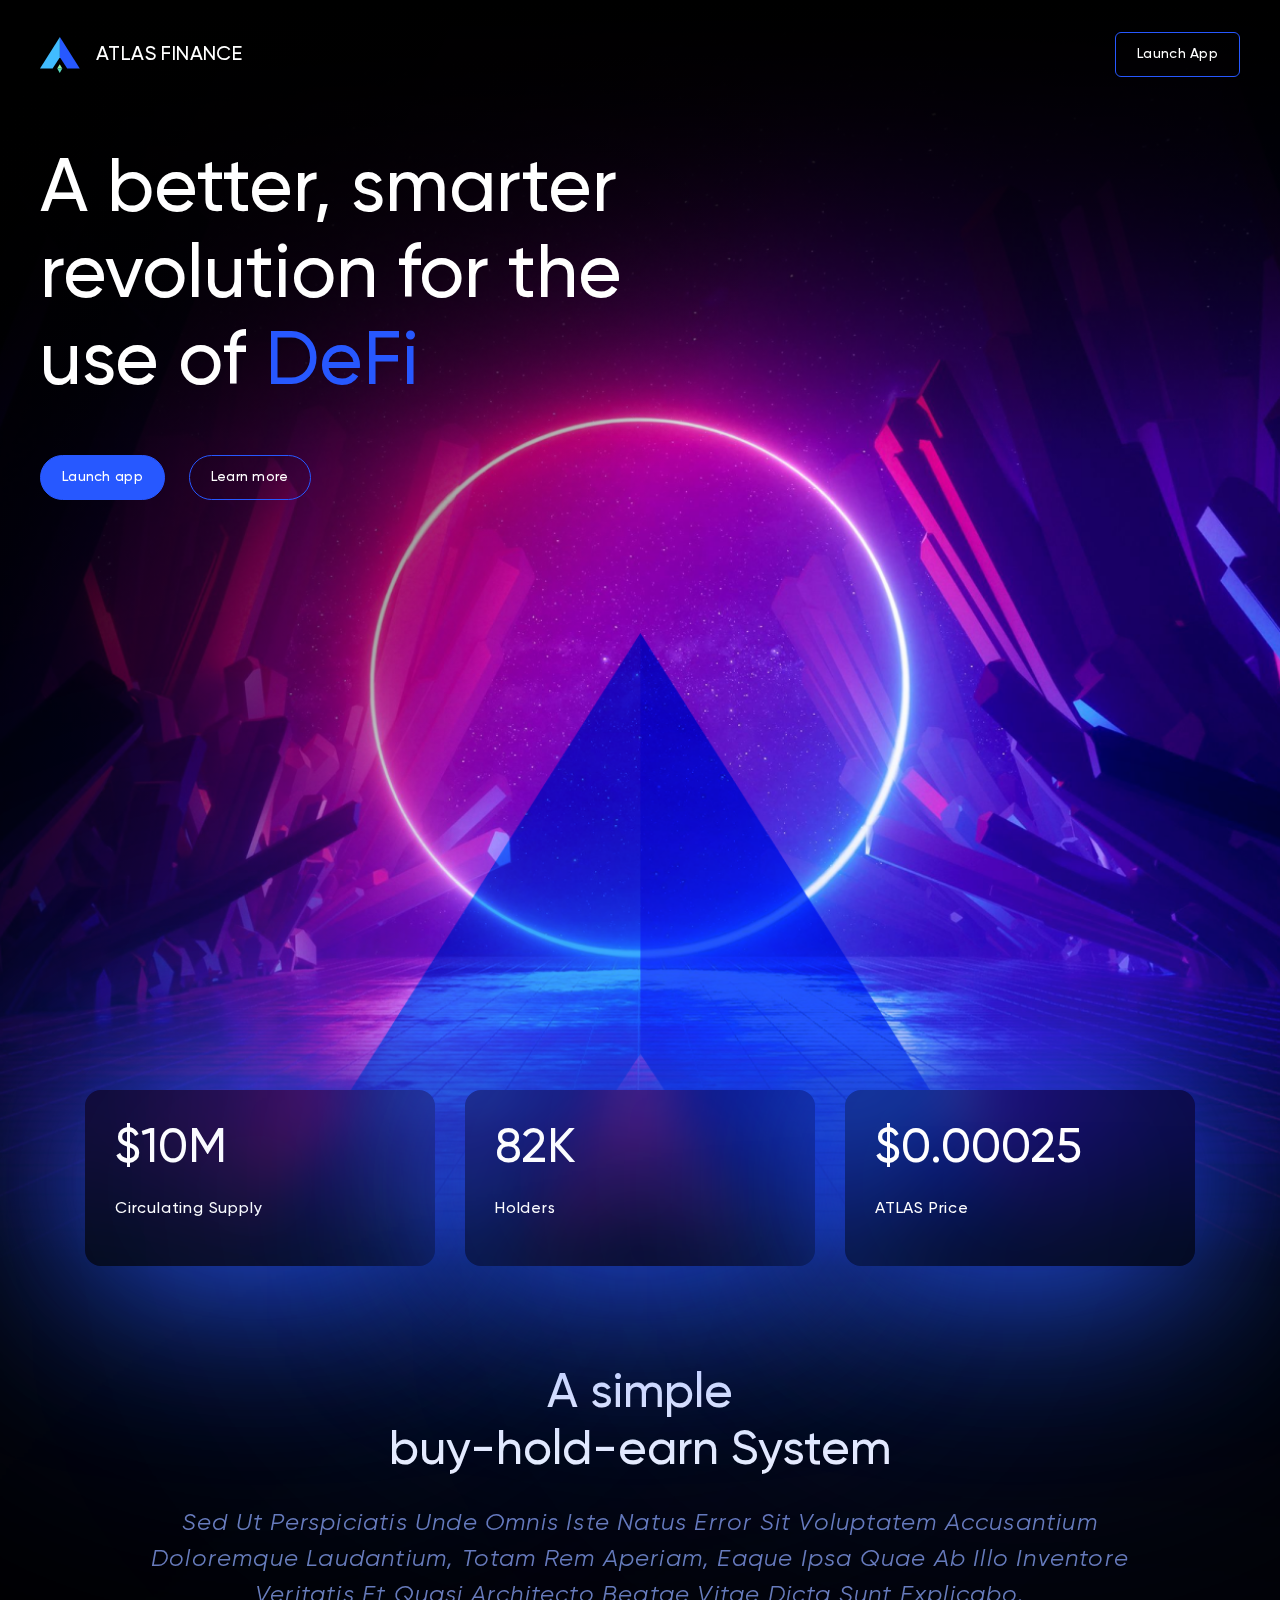
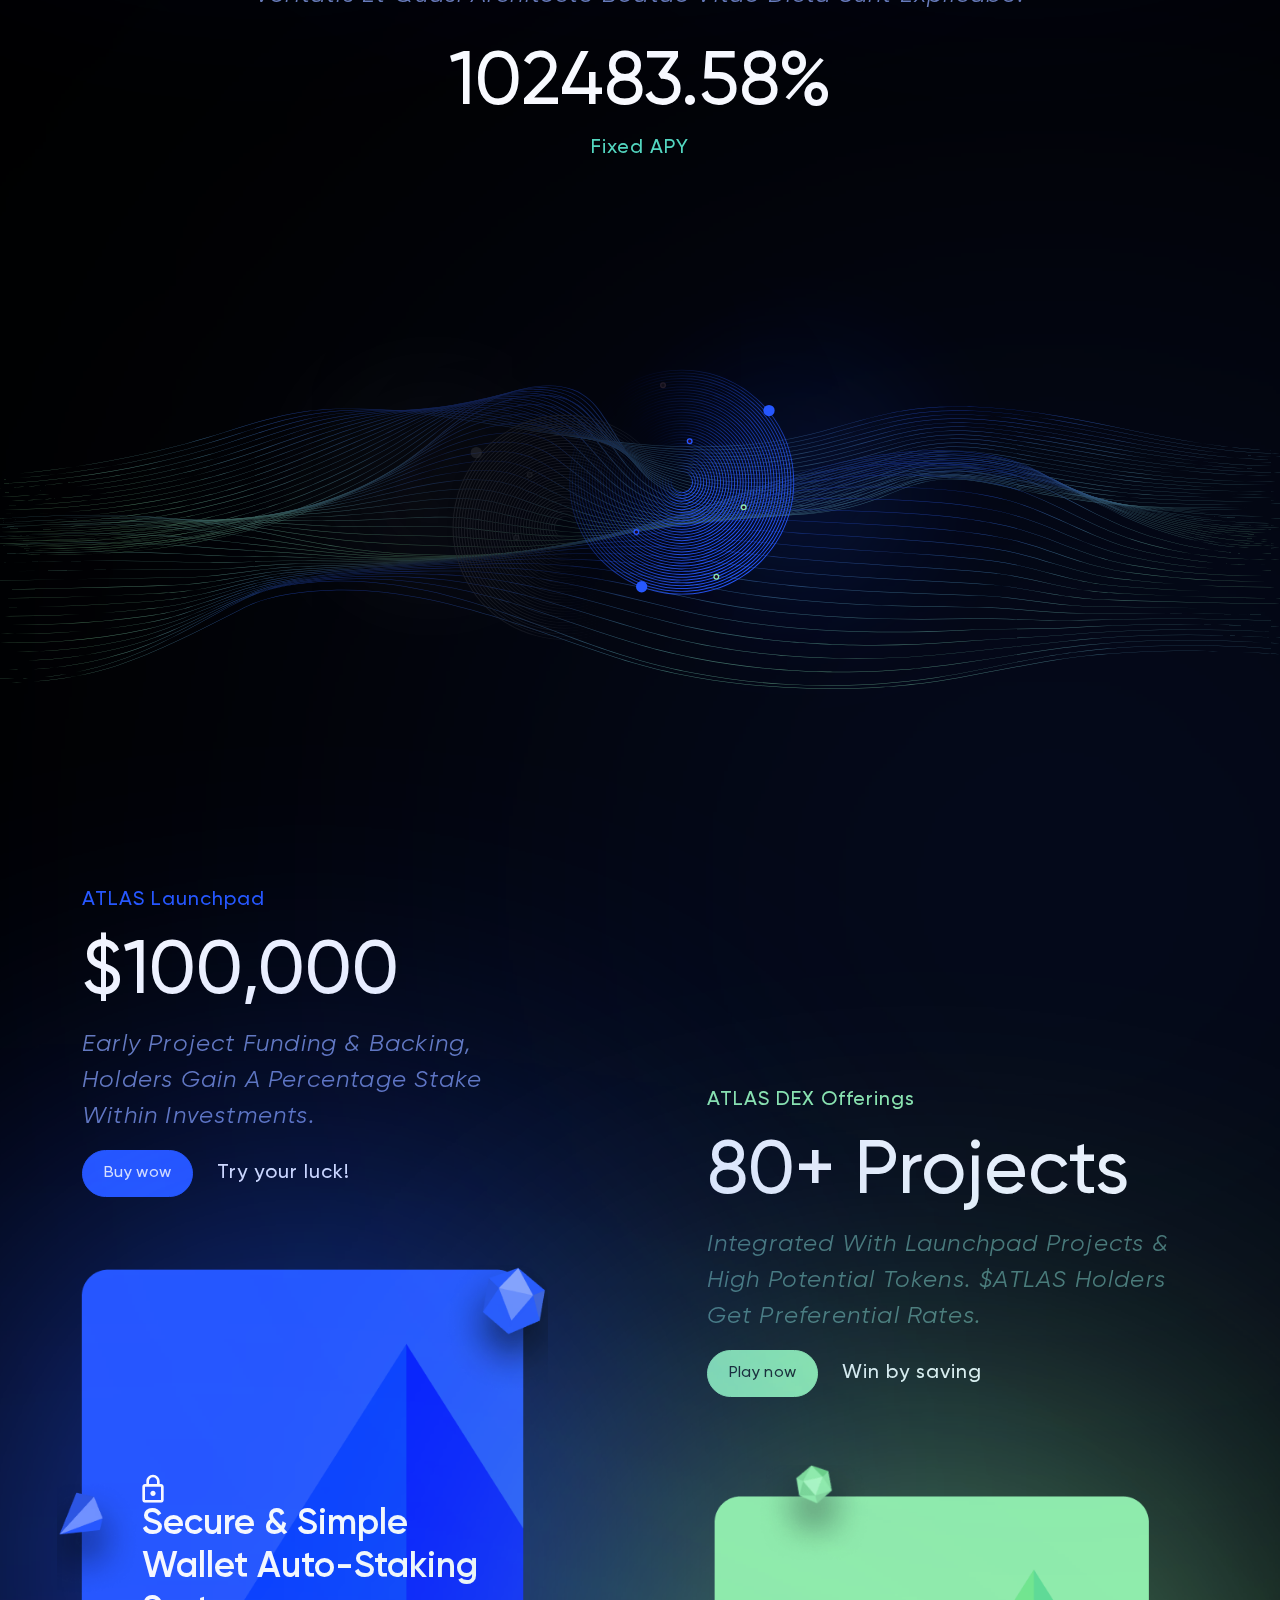
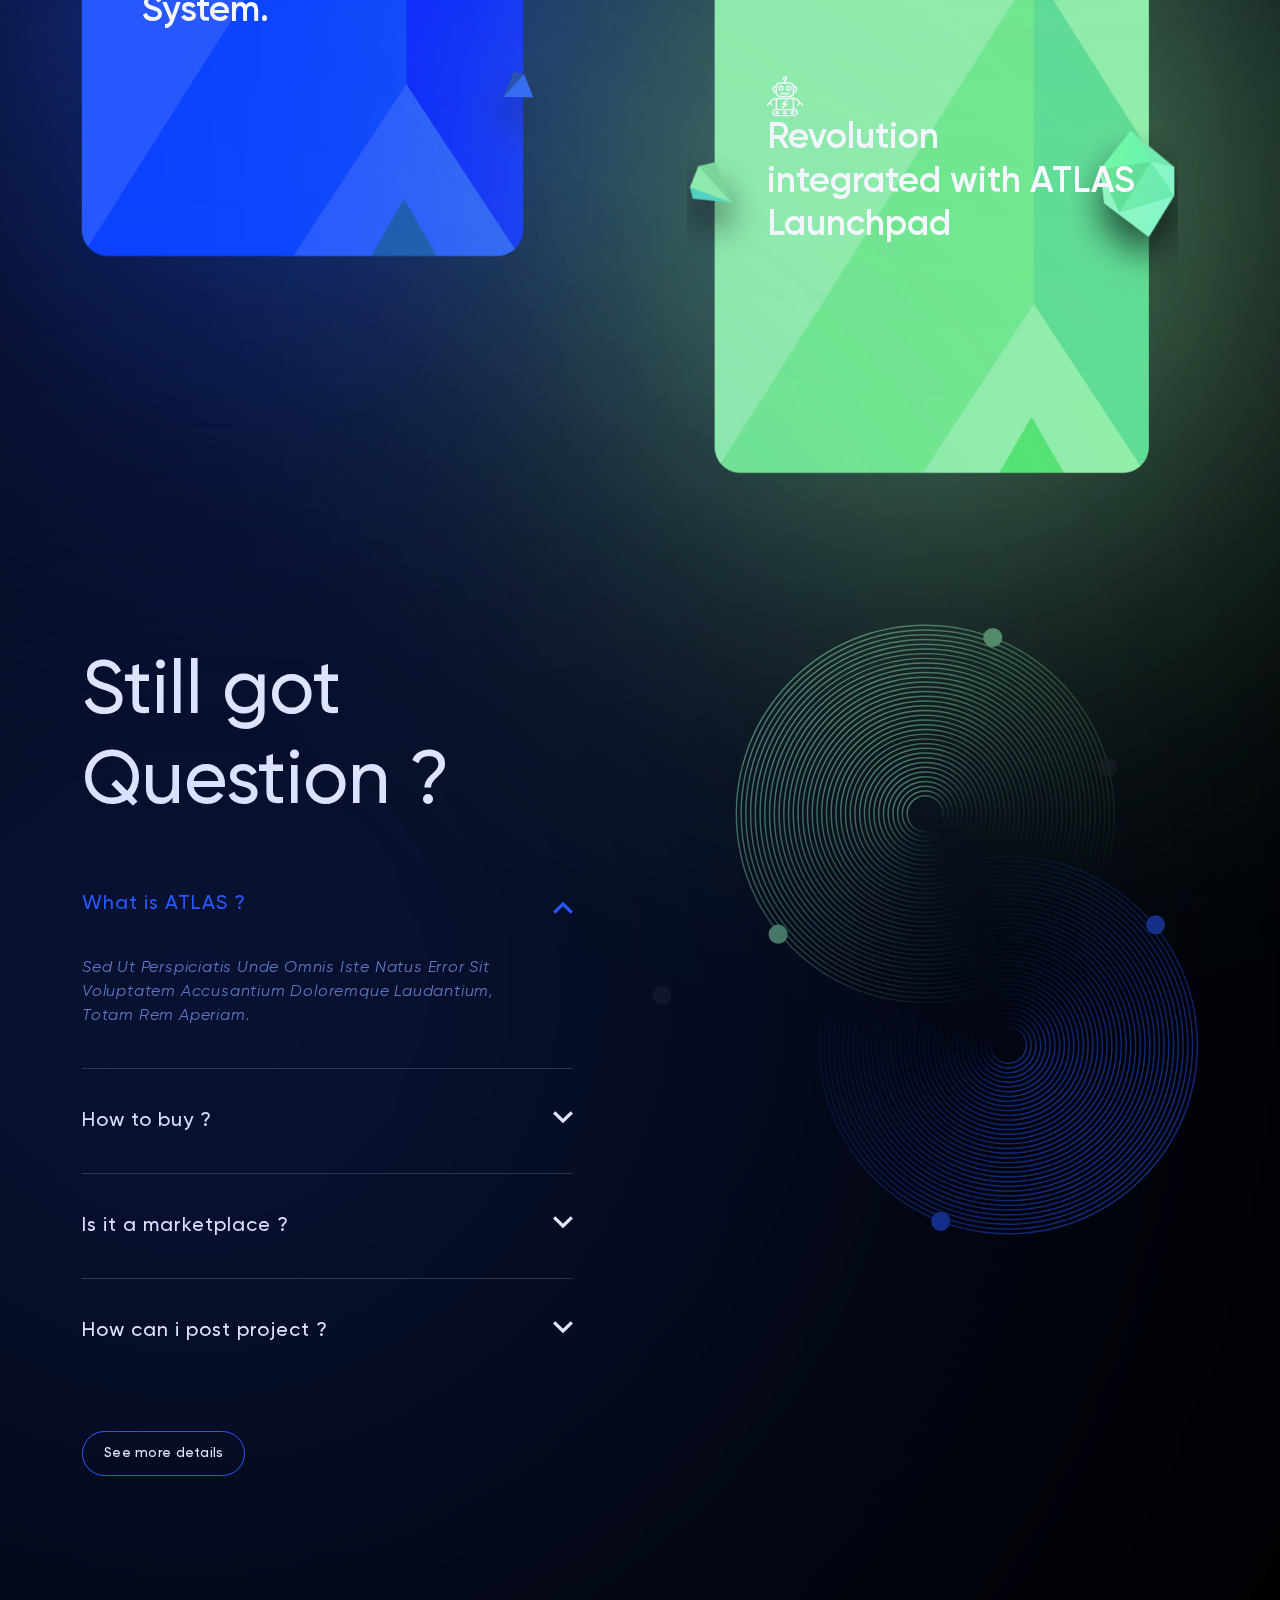
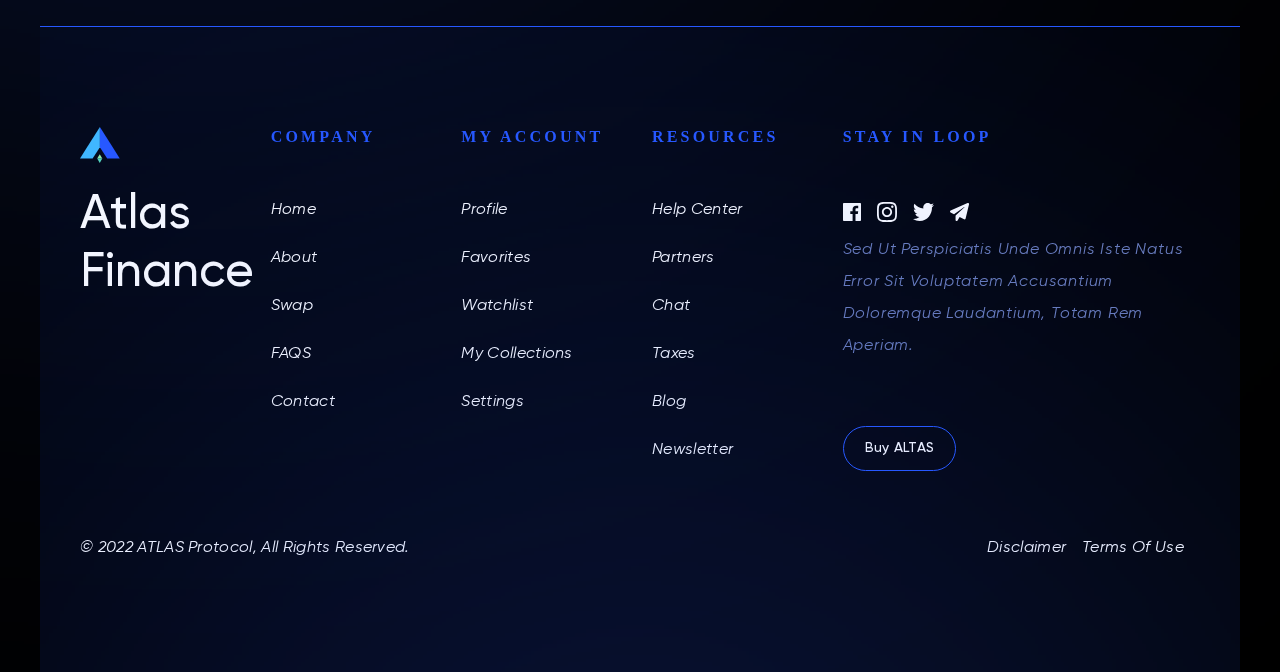
==== index.html @ 362ffa9c "Initial Commit" ====
<!DOCTYPE html>
<html lang="en">

<head>
  <meta charset="UTF-8">
  <meta http-equiv="X-UA-Compatible" content="IE=edge">
  <meta name="viewport" content="width=device-width, initial-scale=1.0">
  <title>Atlas Protocol</title>

  <!-- Bootstrap CSS -->
  <link rel="stylesheet" href="css/bootstrap/bootstrap.min.css">

  <!-- Style CSS -->
  <link rel="stylesheet" href="css/style.css">
</head>

<body>

  <!-- Navbar Start -->
  <nav class="navbar navbar-expand-lg position-absolute w-100">
    <div class="container-xxl">
      <a class="navbar-brand d-flex align-items-center" href="#"><img src="img/logo.svg" alt="Atlas Protocol"><span class="ms-3">ATLAS FINANCE</span></a>
      <button class="navbar-toggler" type="button" data-bs-toggle="collapse" data-bs-target="#navbarSupportedContent"
        aria-controls="navbarSupportedContent" aria-expanded="false" aria-label="Toggle navigation">
        <span class="navbar-toggler-icon"></span>
      </button>
      <div class="collapse navbar-collapse" id="navbarSupportedContent">
        <!-- <ul class="navbar-nav me-auto my-4">
          <li class="nav-item me-3">
            <a class="nav-link active" aria-current="page" href="#">Home</a>
          </li>
          <li class="nav-item mx-3 dropdown">
            <a class="nav-link dropdown-toggle" href="#" id="navbarDropdown" role="button" data-bs-toggle="dropdown"
              aria-expanded="false">
              Swap
            </a>
            <ul class="dropdown-menu" aria-labelledby="navbarDropdown">
              <li><a class="dropdown-item" href="#">Link 1</a></li>
              <li><a class="dropdown-item" href="#">Link 2</a></li>
              <li><a class="dropdown-item" href="#">Link 3</a></li>
            </ul>
          </li>
          <li class="nav-item mx-3">
            <a class="nav-link" href="#">Account</a>
          </li>
          <li class="nav-item mx-3 dropdown">
            <a class="nav-link dropdown-toggle" href="#" id="navbarDropdown" role="button" data-bs-toggle="dropdown"
              aria-expanded="false">
              Launchapad
            </a>
            <ul class="dropdown-menu" aria-labelledby="navbarDropdown">
              <li><a class="dropdown-item" href="#">Link 1</a></li>
              <li><a class="dropdown-item" href="#">Link 2</a></li>
              <li><a class="dropdown-item" href="#">Link 3</a></li>
            </ul>
          </li>
          <li class="nav-item mx-3">
            <a class="nav-link" href="#">More</a>
          </li>
        </ul> -->
        <ul class="navbar-nav ms-auto my-4">
          <!-- <li class="nav-item d-flex flex-row align-items-center numbers mx-3">
            <img src="img/logo.svg" alt="Atlas Protocol">
            <span>$0.0025</span>
          </li>
          <li class="nav-item d-flex align-items-center mx-3">
            <a href="#"><img src="img/certik.svg" alt="Certik"></a>
          </li> -->
          <li class="nav-item ms-3">
            <a href="#" class="btn btn-border">Launch App</a>
          </li>
          <!-- <li class="nav-item d-flex align-items-center ms-3">
            <a href="#" class="profile-link"><img src="img/icons/profile.svg" alt="Profile"></a>
          </li> -->
        </ul>
      </div>
    </div>
  </nav>
  <!-- Navbar End -->

  <!-- Hero Section Start -->
  <section id="hero">
    <div class="hero-section">
      <div class="container-xxl">
        <div class="row">
          <div class="col-12">
            <div class="content mt-5">
              <h2>A better, smarter <br> revolution for the <br> use of <span>DeFi</span></h2>
              <div class="d-flex align-items-center mt-5">
                <a href="#" class="btn btn-blue rounded-pill">Launch app</a>
                <a href="#" class="btn btn-border ms-4 rounded-pill">Learn more</a>
              </div>
            </div>
          </div>
        </div>
        <div class="row boxes justify-content-center">
          <div class="box">
            <h3>$10M</h3>
            <p>Circulating Supply</p>
          </div>
          <div class="box">
            <h3>82k</h3>
            <p>Holders</p>
          </div>
          <div class="box">
            <h3>$0.00025</h3>
            <p>ATLAS Price</p>
          </div>
        </div>
      </div>
    </div>
  </section>
  <!-- Hero Section End -->

  <!-- Simple Text Section Start -->
  <section id="system">
    <div class="system">
      <div class="container mx-auto px-5">
        <div class="row">
          <div class="col-12">
            <h3 class="simple-heading text-center mb-4">A simple <br> buy-hold-earn System</h3>
            <p class="big-text text-center mb-4">
              Sed ut perspiciatis unde omnis iste natus error sit voluptatem accusantium doloremque laudantium, totam
              rem aperiam, eaque ipsa quae ab illo inventore veritatis et quasi architecto beatae vitae dicta sunt
              explicabo.
            </p>
            <h2 class="number text-center">
              <span class="count">102483</span>.58%
            </h2>
            <p class="fixed text-center">Fixed APY</p>
          </div>
        </div>
      </div>
      <div class="tesxt">
        <img src="img/tesxt.svg" alt="circle" class="img-fluid">
      </div>
    </div>
  </section>
  <!-- Simple Text Section End -->

  <!-- Half n Half Blocks Start -->
  <section id="half-n-half">
    <div class="half-n-half position-relative bg-ellipse bg-ellipse_1 overflow-visible">
      <div class="container-xl">
        <div class="row">
          <div class="col-12 col-md-6">
            <div class="block block-blue">
              <p class="sub-heading">ATLAS Launchpad</p>
              <h3 class="heading">$100,000</h3>
              <p class="simple-text">Early project funding & backing, holders gain a percentage stake within
                investments.</p>
              <div class="buttons-block d-flex align-items-center">
                <a href="#" class="btn btn-blue me-4 rounded-pill">Buy wow</a>
                <p class="mb-0">Try your luck!</p>
              </div>
              <div class="position-relative pt-2">
                <div class="bg-images">
                  <img src="img/blocks/blue-bg.png" alt="Blue Bg" class="shadow-blue img-fluid">
                  <!-- <img src="img/blocks/offering1.png" class="shadow-blue atlas-box img-fluid">
                  <img src="img/blocks/neon-blue.png" class="position-absolute blue-blocks desktop img-fluid">
                  <img src="img/blocks/neon-blue-mb.png" class="position-absolute blue-blocks mobile img-fluid"> -->
                </div>
                <div class="text-block position-absolute">
                  <img src="img/icons/lock.svg" alt="Lock" class="img-fluid">
                  <h3>Secure & Simple <br> Wallet Auto-Staking <br> System.</h3>
                </div>
              </div>
            </div>
          </div>
          <div class="col-12 col-md-6">
            <div class="block block-green">
              <p class="sub-heading">ATLAS DEX Offerings</p>
              <h3 class="heading">80+ Projects</h3>
              <p class="simple-text">Integrated with launchpad projects & high potential tokens. $ATLAS holders get
                preferential rates.</p>
              <div class="buttons-block d-flex align-items-center">
                <a href="#" class="btn btn-green me-4 rounded-pill">Play now</a>
                <p class="mb-0">Win by saving</p>
              </div>
              <div class="position-relative pt-2">
                <div class="bg-images">
                  <img src="img/blocks/green-bg.png" alt="Green Bg" class="shadow-neon img-fluid">
                  <!-- <img src="img/blocks/offering2.png" class="shadow-neon atlas-box img-fluid">
                  <img src="img/blocks/neon.png" class="position-absolute green-blocks desktop img-fluid">
                  <img src="img/blocks/neon-mb.png" class="position-absolute green-blocks mobile img-fluid"> -->
                </div>
                <div class="text-block position-absolute">
                  <img src="img/icons/revolution.svg" alt="Revolution" class="img-fluid">
                  <h3>Revolution <br> integrated with ATLAS <br> Launchpad</h3>
                </div>
              </div>
            </div>
          </div>
        </div>
      </div>
    </div>
  </section>
  <!-- Half n Half Blocks End -->

  <!-- FAQ's Start -->
  <section id="faqs">
    <div class="faqs position-relative bg-ellipse bg-ellipse_2">
      <div class="container-xl">
        <div class="row">
          <div class="col-12 col-md-6">
            <h2 class="heading my-4">Still got Question ?</h2>
            <div class="faqs-inner">
              <div class="accordion" id="accordionExample">
                <div class="accordion-item">
                  <h2 class="accordion-header" id="headingOne">
                    <button class="accordion-button" type="button" data-bs-toggle="collapse"
                      data-bs-target="#collapseOne" aria-expanded="true" aria-controls="collapseOne">
                      What is ATLAS ?
                    </button>
                  </h2>
                  <div id="collapseOne" class="accordion-collapse collapse show" aria-labelledby="headingOne"
                    data-bs-parent="#accordionExample">
                    <div class="accordion-body">
                      Sed ut perspiciatis unde omnis iste natus error sit voluptatem accusantium doloremque laudantium,
                      totam rem aperiam.
                    </div>
                  </div>
                </div>
                <div class="accordion-item">
                  <h2 class="accordion-header" id="headingTwo">
                    <button class="accordion-button collapsed" type="button" data-bs-toggle="collapse"
                      data-bs-target="#collapseTwo" aria-expanded="false" aria-controls="collapseTwo">
                      How to buy ?
                    </button>
                  </h2>
                  <div id="collapseTwo" class="accordion-collapse collapse" aria-labelledby="headingTwo"
                    data-bs-parent="#accordionExample">
                    <div class="accordion-body">
                      Sed ut perspiciatis unde omnis iste natus error sit voluptatem accusantium doloremque laudantium,
                      totam rem aperiam.
                    </div>
                  </div>
                </div>
                <div class="accordion-item">
                  <h2 class="accordion-header" id="headingThree">
                    <button class="accordion-button collapsed" type="button" data-bs-toggle="collapse"
                      data-bs-target="#collapseThree" aria-expanded="false" aria-controls="collapseThree">
                      Is it a marketplace ?
                    </button>
                  </h2>
                  <div id="collapseThree" class="accordion-collapse collapse" aria-labelledby="headingThree"
                    data-bs-parent="#accordionExample">
                    <div class="accordion-body">
                      Sed ut perspiciatis unde omnis iste natus error sit voluptatem accusantium doloremque laudantium,
                      totam rem aperiam.
                    </div>
                  </div>
                </div>
                <div class="accordion-item">
                  <h2 class="accordion-header" id="headingFour">
                    <button class="accordion-button collapsed" type="button" data-bs-toggle="collapse"
                      data-bs-target="#collapseFour" aria-expanded="false" aria-controls="collapseFour">
                      How can i post project ?
                    </button>
                  </h2>
                  <div id="collapseFour" class="accordion-collapse collapse" aria-labelledby="headingFour"
                    data-bs-parent="#accordionExample">
                    <div class="accordion-body">
                      Sed ut perspiciatis unde omnis iste natus error sit voluptatem accusantium doloremque laudantium,
                      totam rem aperiam.
                    </div>
                  </div>
                </div>
              </div>
            </div>
            <a href="#" class="btn btn-border rounded-pill mt-5">See more details</a>
          </div>
          <div class="col-12 col-md-6">
            <img src="img/faqs-img.svg" alt="FAQ's" class="img-fluid">
          </div>
        </div>
      </div>
    </div>
  </section>
  <!-- FAQ's End -->

  <!-- Footer Start -->
  <footer>
    <div class="container-xxl position-relative bg-ellipse bg-ellipse_3">
      <div class="row">
        <div class="col-sm-2">
          <a href="/" class="footer-logo d-flex flex-column justify-content-center align-items-start">
            <img src="img/logo.svg" alt="Atlas Protocol" class="img-fluid mb-4">
            <span>Atlas Finance</span>
          </a>
        </div>
        <div class="col-sm-2">
          <h4 class="footer-heading">Company</h4>
          <ul class="d-flex flex-column list-unstyled">
            <li class="list-item"><a href="#" class="nav-link">Home</a></li>
            <li class="list-item"><a href="#" class="nav-link">About</a></li>
            <li class="list-item"><a href="#" class="nav-link">Swap</a></li>
            <li class="list-item"><a href="#" class="nav-link">FAQS</a></li>
            <li class="list-item"><a href="#" class="nav-link">Contact</a></li>
          </ul>
        </div>
        <div class="col-sm-2">
          <h4 class="footer-heading">My Account</h4>
          <ul class="d-flex flex-column list-unstyled">
            <li class="list-item"><a href="#" class="nav-link">Profile</a></li>
            <li class="list-item"><a href="#" class="nav-link">Favorites</a></li>
            <li class="list-item"><a href="#" class="nav-link">Watchlist</a></li>
            <li class="list-item"><a href="#" class="nav-link">My Collections</a></li>
            <li class="list-item"><a href="#" class="nav-link">Settings</a></li>
          </ul>
        </div>
        <div class="col-sm-2">
          <h4 class="footer-heading">Resources</h4>
          <ul class="d-flex flex-column list-unstyled">
            <li class="list-item"><a href="#" class="nav-link">Help center</a></li>
            <li class="list-item"><a href="#" class="nav-link">Partners</a></li>
            <li class="list-item"><a href="#" class="nav-link">Chat</a></li>
            <li class="list-item"><a href="#" class="nav-link">Taxes</a></li>
            <li class="list-item"><a href="#" class="nav-link">Blog</a></li>
            <li class="list-item"><a href="#" class="nav-link">Newsletter</a></li>
          </ul>
        </div>
        <div class="col col-sm-4">
          <h4 class="footer-heading">Stay in loop</h4>
          <ul class="d-flex flex-row list-unstyled">
            <li class="list-item"><a href="#" class="nav-link"><img src="img/icons/facebook.svg" alt="facebook"
                  class="img-fluid"></a></li>
            <li class="list-item"><a href="#" class="nav-link"><img src="img/icons/insta.svg" alt="insta"
                  class="img-fluid"></a></li>
            <li class="list-item"><a href="#" class="nav-link"><img src="img/icons/twitter.svg" alt="twitter"
                  class="img-fluid"></a></li>
            <li class="list-item"><a href="#" class="nav-link"><img src="img/icons/email.svg" alt="email"
                  class="img-fluid"></a></li>
          </ul>
          <p>Sed ut perspiciatis unde omnis iste natus error sit voluptatem accusantium doloremque laudantium, totam rem
            aperiam.</p>
          <a href="#" class="btn btn-border rounded-pill mt-5">Buy ALTAS</a>
        </div>
      </div>
      <div class="row justify-content-between align-items-center">
        <div class="col align-content-center">
          <p class="copyright mb-0">&copy; 2022 ATLAS Protocol, All rights reserved.</p>
        </div>
        <div class="col">
          <ul class="d-flex flex-row list-unstyled justify-content-end">
            <li class="list-item"><a href="#" class="nav-link">Disclaimer</a></li>
            <li class="list-item"><a href="#" class="nav-link">Terms of use</a></li>
          </ul>
        </div>
      </div>
    </div>
  </footer>
  <!-- Footer End -->

  <!-- jQuery -->
  <script src="js/jQuery.js"></script>

  <!-- Bootstrap JS -->
  <script src="js/bootstrap/bootstrap.bundle.min.js"></script>

  <!-- Custom JS -->
  <script src="js/scripts.js"></script>
</body>

</html>
---- css/style.css ----
/*-------------------------------
|                              
|      Common Style Start      
|                              
-------------------------------*/
:root {
  --f_gilroy: 'Gilroy';
  --f_gilroy_medium: 'Gilroy Medium';
  --f_gilroy_semiBold: 'Gilroy SemiBold';
  --f_gilroy_bold: 'Gilroy Bold';

  --c_white: #FFFFFF;
  --c_black: #000000;
  --c_green: #96F4A8;
  --c_green_2: #75F08B;
  --c_blue: #2758FF;
  --c_blue_2: #003CFF;

  --l_space_02: 0.2em;
  --l_space_002: 0.02em;
  --l_space_005: 0.05em;
}

@font-face {
  font-family: 'Gilroy';
  src: url('fonts/gilroy/Gilroy-RegularItalic.eot');
  src: url('fonts/gilroy/Gilroy-RegularItalic.eot?#iefix') format('embedded-opentype'),
      url('fonts/gilroy/Gilroy-RegularItalic.woff2') format('woff2'),
      url('fonts/gilroy/Gilroy-RegularItalic.woff') format('woff'),
      url('fonts/gilroy/Gilroy-RegularItalic.ttf') format('truetype'),
      url('fonts/gilroy/Gilroy-RegularItalic.svg#Gilroy-RegularItalic') format('svg');
  font-weight: normal;
  font-style: italic;
  font-display: swap;
}

@font-face {
  font-family: 'Gilroy Medium';
  src: url('fonts/gilroy/Gilroy-Medium.eot');
  src: url('fonts/gilroy/Gilroy-Medium.eot?#iefix') format('embedded-opentype'),
      url('fonts/gilroy/Gilroy-Medium.woff2') format('woff2'),
      url('fonts/gilroy/Gilroy-Medium.woff') format('woff'),
      url('fonts/gilroy/Gilroy-Medium.ttf') format('truetype'),
      url('fonts/gilroy/Gilroy-Medium.svg#Gilroy-Medium') format('svg');
  font-weight: 500;
  font-style: normal;
  font-display: swap;
}

@font-face {
  font-family: 'Gilroy SemiBold';
  src: url('fonts/gilroy/Gilroy-Semibold.eot');
  src: url('fonts/gilroy/Gilroy-Semibold.eot?#iefix') format('embedded-opentype'),
      url('fonts/gilroy/Gilroy-Semibold.woff2') format('woff2'),
      url('fonts/gilroy/Gilroy-Semibold.woff') format('woff'),
      url('fonts/gilroy/Gilroy-Semibold.ttf') format('truetype'),
      url('fonts/gilroy/Gilroy-Semibold.svg#Gilroy-Semibold') format('svg');
  font-weight: 600;
  font-style: normal;
  font-display: swap;
}

@font-face {
  font-family: 'Gilroy Bold';
  src: url('fonts/gilroy/Gilroy-ExtraBold.eot');
  src: url('fonts/gilroy/Gilroy-ExtraBold.eot?#iefix') format('embedded-opentype'),
      url('fonts/gilroy/Gilroy-ExtraBold.woff2') format('woff2'),
      url('fonts/gilroy/Gilroy-ExtraBold.woff') format('woff'),
      url('fonts/gilroy/Gilroy-ExtraBold.ttf') format('truetype'),
      url('fonts/gilroy/Gilroy-ExtraBold.svg#Gilroy-ExtraBold') format('svg');
  font-weight: bold;
  font-style: normal;
  font-display: swap;
}

html, body {
  font-family: var(--f_gilroy);
  font-weight: normal;
  background-color: #000000;
  overflow-x: hidden;
  /* background-image: url('/img/main-bg.png');
  background-repeat: no-repeat;
  background-position: center center;
  background-size: cover; */
}

::-webkit-scrollbar {
  width: 6px;
}
::-webkit-scrollbar-thumb {
  background: var(--c_blue);
  border-radius: 5px;
}
::-webkit-scrollbar-track {
  background: #000000;
}

.container-xxl {
  padding-left: 40px;
  padding-right: 40px;
}

.bg-ellipse::after {
  content: '';
  position: absolute;
  background: rgba(39, 88, 255, 0.45);
  filter: blur(500px);
  height: 1025px;
  width: 1025px;
  display: block;
  overflow: hidden;
  border-radius: 100%;
}
.bg-ellipse.bg-ellipse_1::after {
  right: -10%;
  top: -60%;
  height: 712px;
  width: 712px;
  transform: translateY(50%);
}
.bg-ellipse.bg-ellipse_2::after {
  left: -25%;
  top: 0;
}
.bg-ellipse.bg-ellipse_3::after {
  top: 0;
  right: 50%;
  transform: translate(50%, 40%);
}
.bg-ellipse.bg-ellipse_3 {
  overflow-y: hidden;
}

.btn-blue {
  font-family: var(--f_gilroy_medium);
  font-weight: 500;
  font-style: normal;
  font-size: 14px;
  line-height: 1;
  letter-spacing: var(--l_space_002);
  color: var(--c_white);
  padding: 14px 21px 15px;
  background-color: var(--c_blue);
  border: 1px solid var(--c_blue);
}
.btn-blue:hover {
  color: var(--c_white);
  border-color: var(--c_blue_2);
  background-color: var(--c_blue_2);
}
.btn-blue:focus {
  box-shadow: 0 0 0 0.25rem rgb(39 88 255 / 50%);
}
.btn-green {
  font-family: var(--f_gilroy_medium);
  font-weight: 500;
  font-style: normal;
  font-size: 14px;
  line-height: 1;
  letter-spacing: var(--l_space_002);
  color: var(--c_black);
  padding: 14px 21px 15px;
  background-color: var(--c_green);
  border: 1px solid var(--c_green);
}
.btn-green:hover {
  color: var(--c_black);
  border-color: var(--c_green_2);
  background-color: var(--c_green_2);
}
.btn-green:focus {
  box-shadow: 0 0 0 0.25rem rgb(150, 244, 168 / 50%);
}

.btn-border {
  font-family: var(--f_gilroy_medium);
  font-weight: 500;
  font-style: normal;
  font-size: 14px;
  line-height: 1;
  letter-spacing: var(--l_space_002);
  color: var(--c_white);
  padding: 14px 21px 15px;
  background-color: transparent;
  border: 1px solid var(--c_blue);
}
.btn-border:hover {
  color: var(--c_white);
  background-color: var(--c_blue);
  border: 1px solid var(--c_blue);
}
.btn-border:focus {
  box-shadow: 0 0 0 0.25rem rgb(39 88 255 / 50%);
}

h3.simple-heading {
  font-family: var(--f_gilroy_medium);
  font-style: normal;
  font-weight: 500;
  font-size: 48px;
  line-height: 1.20;
  text-align: left;
  color: var(--c_white);
}

.big-text {
  font-family: var(--f_gilroy);
  font-style: normal;
  font-weight: 400;
  font-size: 24px;
  line-height: 1.5;
  text-align: left;
  letter-spacing: var(--l_space_005);
  text-transform: capitalize;
  color: #6C7EBA;
}

h2.heading {
  font-family: var(--f_gilroy_medium);
  font-style: normal;
  font-weight: 500;
  font-size: 75px;
  line-height: 1.20;
  color: var(--c_white);
}

/*================================
  Navbar Style Start
================================*/
body .navbar {
  z-index: 9;
}

body .navbar .navbar-brand span {
  font-family: var(--f_gilroy_medium);
  font-weight: 500;
  font-size: 20px;
  text-transform: uppercase;
  line-height: 1;
  letter-spacing: var(--l_space_002);
  color: var(--c_white);
}

.navbar .navbar-nav .nav-item .nav-link,
.navbar .navbar-nav .nav-item .dropdown-item {
  font-family: var(--f_gilroy_medium);
  font-style: normal;
  font-weight: 500;
  font-size: 16px;
  line-height: 1.12;
  color: var(--c_white);
  letter-spacing: var(--l_space_02);
  text-transform: uppercase;
}

.navbar .navbar-nav .nav-item .nav-link.show,
.navbar .navbar-nav .nav-item .nav-link:hover {
  color: var(--c_blue);
}

.navbar .navbar-nav .nav-item .dropdown-menu {
  background: rgba(0, 0, 0, 0.85);
  border: 1px solid var(--c_blue);
  border-radius: 12px;
  padding: 5px;
}

.navbar .navbar-nav .nav-item .dropdown-menu li .dropdown-item {
  line-height: 1;
  padding: 10px;
}

.navbar .navbar-nav .nav-item .dropdown-menu li .dropdown-item:hover {
  color: var(--c_white);
  background-color: var(--c_blue);
}

.navbar .navbar-nav .nav-item .dropdown-menu>li:first-child,
.navbar .navbar-nav .nav-item .dropdown-menu>li:first-child .dropdown-item {
  border-top-left-radius: 0.5rem;
  border-top-right-radius: 0.5rem;
  border-bottom-left-radius: 0;
  border-bottom-right-radius: 0;
}

.navbar .navbar-nav .nav-item .dropdown-menu>li:last-child,
.navbar .navbar-nav .nav-item .dropdown-menu>li:last-child .dropdown-item {
  border-top-left-radius: 0;
  border-top-right-radius: 0;
  border-bottom-left-radius: 0.5rem;
  border-bottom-right-radius: 0.5rem;
}

.navbar .navbar-nav .nav-item.numbers img {
  max-width: 15px;
  margin-right: 10px;
}

.navbar .navbar-nav .nav-item.numbers span {
  font-family: var(--f_gilroy_medium);
  font-style: normal;
  font-weight: 500;
  font-size: 20px;
  line-height: 1;
  letter-spacing: var(--l_space_005);
  text-transform: uppercase;
  color: var(--c_white);
}

.navbar .navbar-nav .nav-item .btn {
  border-radius: 6px;
}

/*================================
  Navbar Style End
================================*/

/*-------------------------------
|                              
|       Common Style End       
|                              
-------------------------------*/
/*!===================================================*/
/*-------------------------------
|                              
|     Homepage Style Start     
|                              
-------------------------------*/

.hero-section {
  background: linear-gradient(115.78deg, #000000 2.14%, rgba(0, 0, 0, 0) 46.94%), linear-gradient(180deg, #000000 0%, rgba(0, 0, 0, 0) 36.96%), url('/img/top-banner.png');
  /* background-image: url('/img/hero-bg.svg'); */
  background-position: center center;
  background-repeat: no-repeat;
  background-size: cover;
  min-height: 100vh;
  padding-top: 100px;
  position: relative;
}

.hero-section::after {
  content: '';
  position: absolute;
  left: 0;
  bottom: 0;
  width: 100%;
  height: 225px;
  z-index: -1;
  background: linear-gradient(180deg, rgba(0, 0, 0, 0) 0%, #000000 100%);
}

.hero-section .content {
  margin-bottom: 60vh;
}

.hero-section h2 {
  font-family: var(--f_gilroy_medium);
  font-style: normal;
  font-weight: 500;
  font-size: 75px;
  line-height: 1.15;
  color: var(--c_white);
}

.hero-section h2 span {
  color: var(--c_blue);
}

.hero-section .boxes {
  flex-wrap: nowrap;
  flex-direction: row;
  column-gap: 30px;
  padding-top: 50px;
}

.hero-section .box {
  background: rgba(8, 21, 37, 0.25);
  box-shadow: 0px 4px 180px var(--c_blue);
  filter: drop-shadow(0px 4px 180px var(--c_blue));
  backdrop-filter: blur(25px);
  border-radius: 16px;
  /* Note: backdrop-filter has minimal browser support */
  padding: 33px 30px;
  max-width: 350px;
  flex: 0 0 350px;
}

.hero-section .box h3 {
  font-family: var(--f_gilroy_medium);
  font-style: normal;
  font-weight: 500;
  font-size: 48px;
  line-height: 1.12;
  text-transform: uppercase;
  color: var(--c_white);
  margin-bottom: 0.5em;
}

.hero-section .box p {
  font-family: var(--f_gilroy_medium);
  font-style: normal;
  font-weight: 500;
  font-size: 16px;
  line-height: 1;
  letter-spacing: var(--l_space_005);
  color: var(--c_white);
}

.system {
  padding: 100px 0;
}

.system .number {
  font-family: var(--f_gilroy_medium);
  font-style: normal;
  font-weight: 500;
  font-size: 75px;
  line-height: 1.25;
  text-transform: uppercase;
  color: var(--c_white);
}

.system .fixed {
  font-family: var(--f_gilroy_medium);
  font-style: normal;
  font-weight: 500;
  font-size: 20px;
  line-height: 1;
  letter-spacing: var(--l_space_005);
  color: #56DBBE;
}

/* .tesxt {
  background-image: url('/img/tesxt.svg');
  background-repeat: no-repeat;
  background-position: center center;
  background-size: cover;
  height: 495px;
} */

.shadow-blue {
  filter: drop-shadow(0px 4px 250px var(--c_blue));
  border-radius: 32px;
  position: relative;
  left: -25px;
}

.desktop {
  display: flex !important;
}
.blue-blocks {
  left: -75px;
  top: -23px;
}

.blue-blocks.mobile {
  left: -27px;
  top: -27px;
}
.mobile {
  display: none !important;
}

.shadow-neon {
  filter: drop-shadow(0px 4px 250px var(--c_green));
  border-radius: 32px;
  left: -20px;
  position: relative;
}

.green-blocks {
  left: -70px;
  top: -35px;
}

.green-blocks.mobile {
  left: -27px;
  top: -27px;
}

.half-n-half .block {
  max-width: 90%;
}
.half-n-half .block.block-green {
  margin-left: auto;
}

.half-n-half .block.block-green {
  margin-top: 200px;
}

.half-n-half .block .sub-heading {
  font-family: var(--f_gilroy_medium);
  font-style: normal;
  font-weight: 500;
  font-size: 20px;
  line-height: 1.20;
  letter-spacing: var(--l_space_005);
  color: var(--c_blue);
}
.half-n-half .block.block-green .sub-heading {
  color: var(--c_green);
}

.half-n-half .block .heading {
  font-family: var(--f_gilroy_medium);
  font-style: normal;
  font-weight: 500;
  font-size: 75px;
  line-height: 1.20;
  color: var(--c_white);
}

.half-n-half .block .simple-text {
  font-family: var(--f_gilroy);
  font-style: normal;
  font-weight: 400;
  font-size: 24px;
  line-height: 1.5;
  letter-spacing: 0.05em;
  text-transform: capitalize;
  color: #6C7EBA;
  max-width: 90%;
}
.half-n-half .block.block-green .simple-text {
  color: #48746A;
  max-width: 100%;
}

.half-n-half .block .buttons-block {
  margin-bottom: 60px;
}

.half-n-half .block .buttons-block p {
  font-family: var(--f_gilroy_medium);
  font-style: normal;
  font-weight: 500;
  font-size: 20px;
  line-height: 1.20;
  letter-spacing: var(--l_space_005);
  color: var(--c_white);
}

.half-n-half .block .buttons-block .btn {
  font-size: 16px;
}

.half-n-half .block .text-block {
  top: 50%;
  transform: translateY(-50%);
  padding: 0 60px;
}

.half-n-half .block .text-block h3 {
  font-family: var(--f_gilroy_semiBold);
  font-style: normal;
  font-weight: 600;
  font-size: 36px;
  line-height: 1.20;
  color: var(--c_white);
}

.faqs {
  padding: 150px 0;
}

.faqs .faqs-inner {
  max-width: 90%;
}

.faqs .accordion-item {
  background-color: transparent;
  border: none;
  border-bottom: 1px solid #2F2F2F;
}

.faqs .accordion-item:last-child {
  border-bottom: none;
}

.faqs .accordion-item .accordion-button {
  border: none;
  background-color: transparent;
  padding: 40px 0;
  font-family: var(--f_gilroy_medium);
  font-style: normal;
  font-weight: 500;
  font-size: 20px;
  line-height: 1.20;
  letter-spacing: var(--l_space_005);
  color: var(--c_white);
}

.faqs .accordion-item .accordion-button::after {
  background-image: url('/img/icons/arrow-down.svg');
  filter: invert(100%) sepia(0%) saturate(7448%) hue-rotate(325deg) brightness(115%) contrast(103%);
}
.faqs .accordion-item .accordion-button:not(.collapsed)::after {
  filter: invert(24%) sepia(94%) saturate(3288%) hue-rotate(226deg) brightness(100%) contrast(102%);
}

.faqs .accordion-button:focus,
.faqs .accordion-button:not(.collapsed) {
  color: var(--c_blue);
  background-color: transparent;
  box-shadow: none;
}

.faqs .accordion-body {
  padding: 0 0 40px;
  font-family: var(--f_gilroy);
  font-style: normal;
  font-weight: 400;
  font-size: 16px;
  line-height: 1.5;
  letter-spacing: var(--l_space_005);
  text-transform: capitalize;
  color: #6C7EBA;
  max-width: 90%;
}

footer {
  max-width: 100%;
  margin: 0 40px;
  border-top: 1px solid var(--c_blue);
}

footer .row:first-child {
  padding: 100px 0 50px;
}
footer .row:last-child {
  padding: 0 0 100px;
}

.footer-logo {
  font-family: var(--f_gilroy_medium);
  font-style: normal;
  font-weight: 500;
  font-size: 48px;
  line-height: 1.20;
  text-decoration: none;
  color: var(--c_white);
}

.footer-logo:hover {
  color: var(--c_white);
}

footer .footer-heading {
  font-family: var(--f_gilroy_bold);
  font-style: normal;
  font-weight: 700;
  font-size: 16px;
  line-height: 1.20;
  letter-spacing: var(--l_space_02);
  text-transform: uppercase;
  color: var(--c_blue);
  margin-bottom: 40px;
}

footer .list-unstyled {
  margin-bottom: 0;
}

footer .list-unstyled li a {
  font-family: var(--f_gilroy);
  font-style: normal;
  font-weight: 400;
  font-size: 16px;
  line-height: 2;
  letter-spacing: var(--l_space_002);
  text-transform: capitalize;
  color: var(--c_white);
  padding-left: 0;
}

footer .list-unstyled + p {
  font-family: var(--f_gilroy);
  font-style: normal;
  font-weight: 400;
  font-size: 16px;
  line-height: 2;
  letter-spacing: var(--l_space_005);
  text-transform: capitalize;
  color: #6C7EBA;
}

footer .copyright {
  font-family: var(--f_gilroy);
  font-style: normal;
  font-weight: 400;
  font-size: 16px;
  line-height: 2;
  letter-spacing: var(--l_space_002);
  text-transform: capitalize;
  color: var(--c_white);
}


/*-------------------------------
|                              
|      Homepage Style End      
|                              
-------------------------------*/
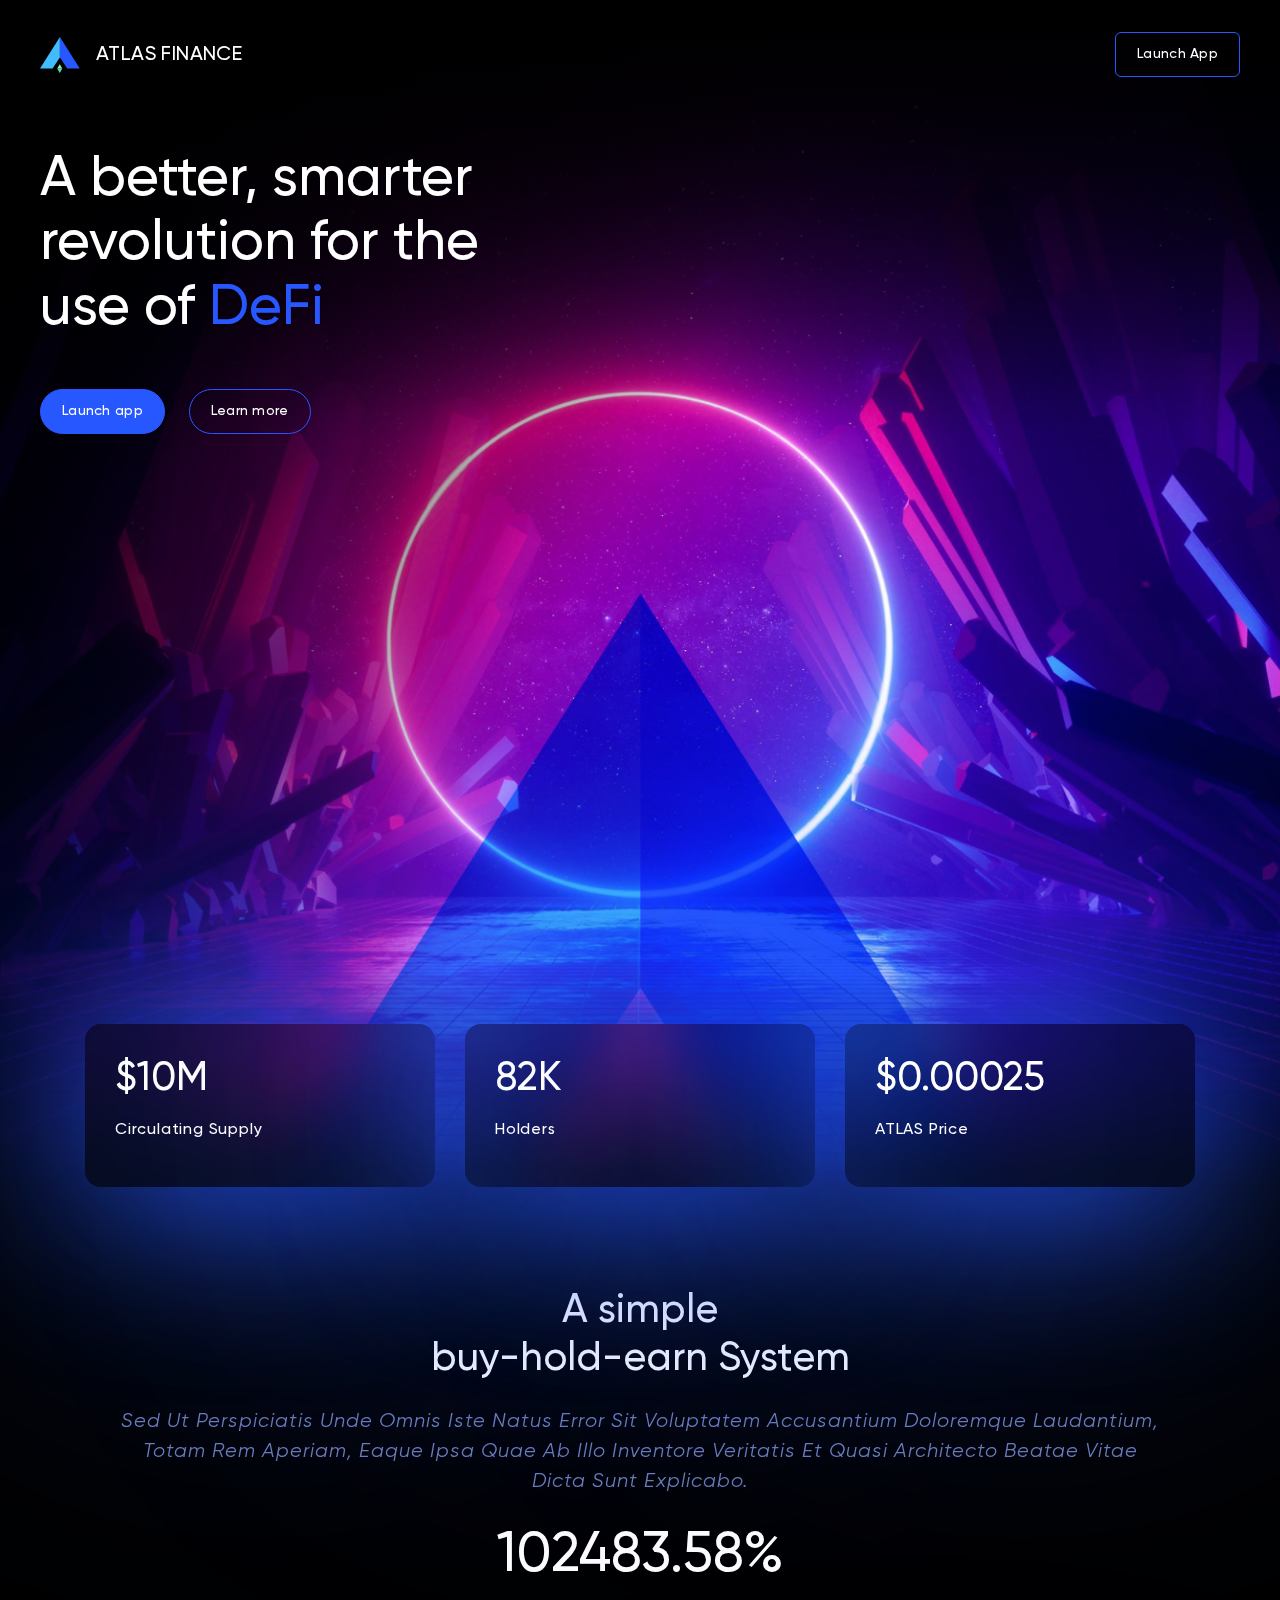
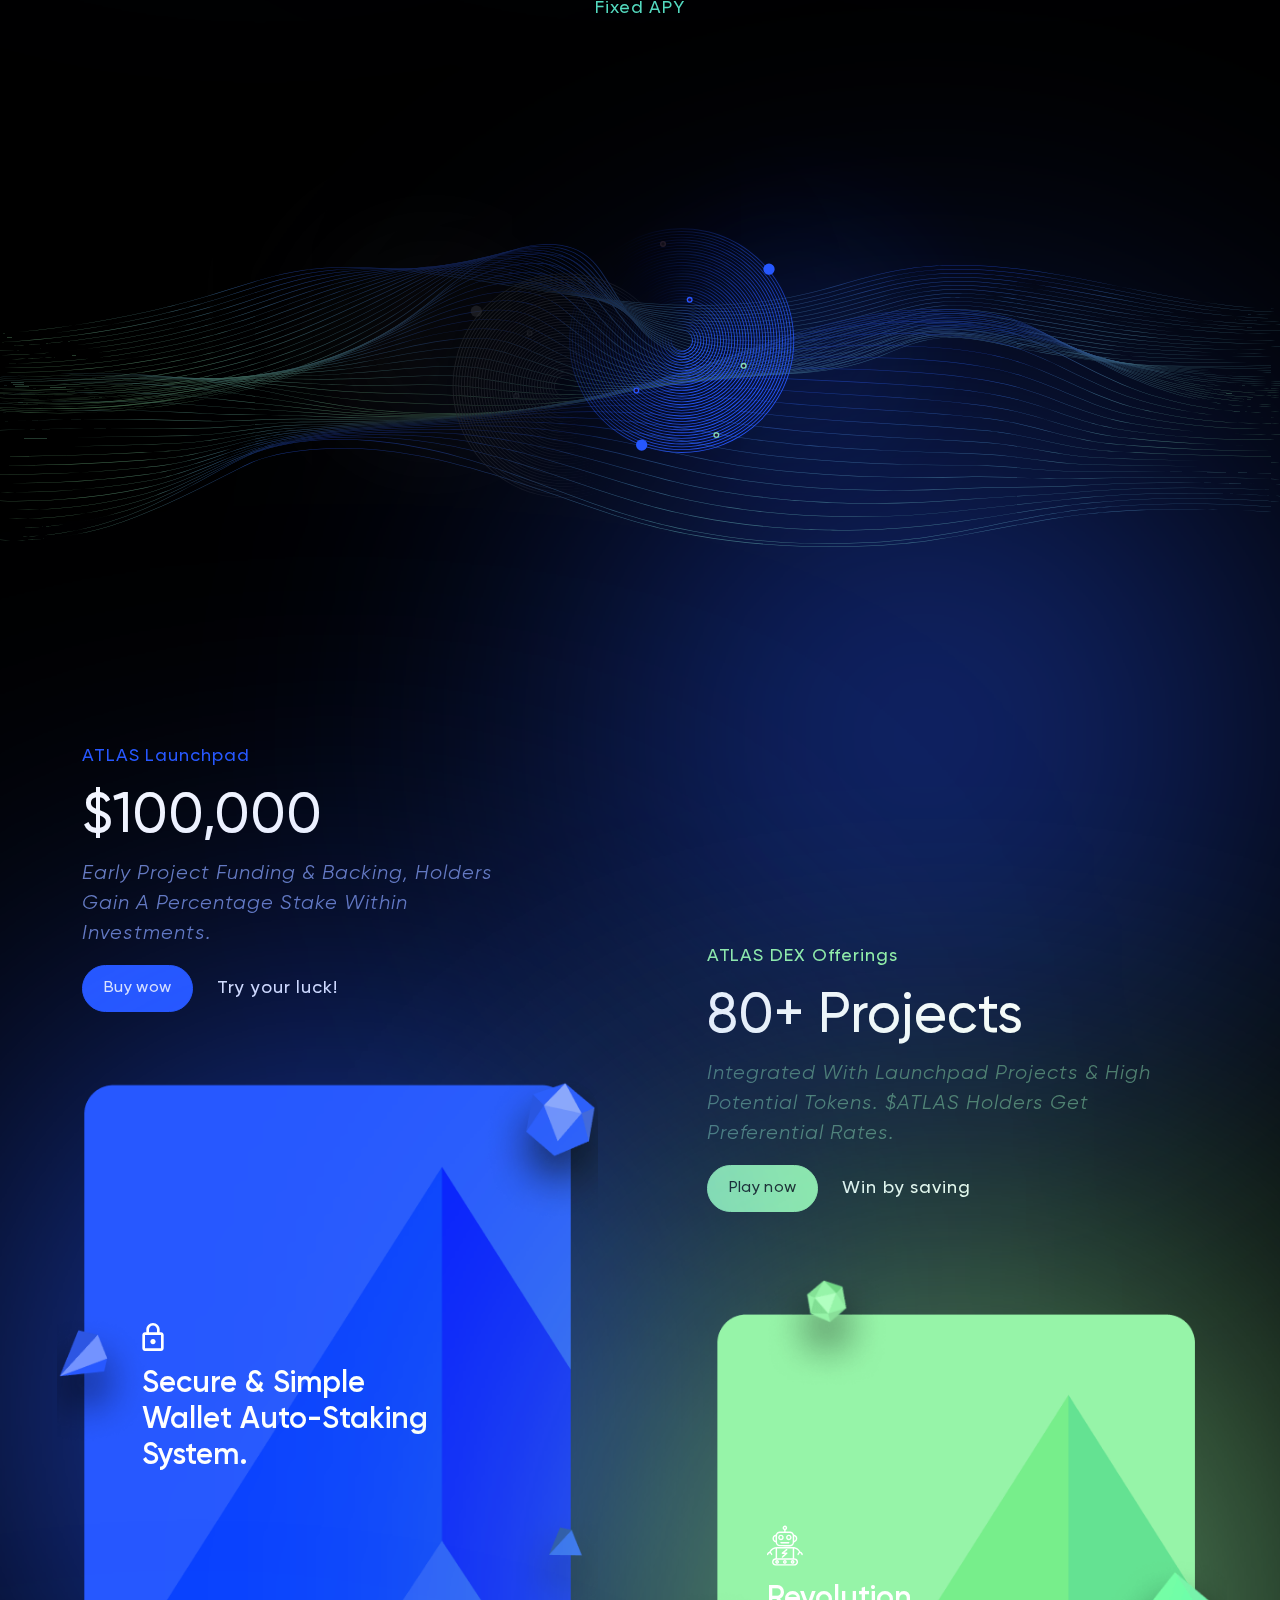
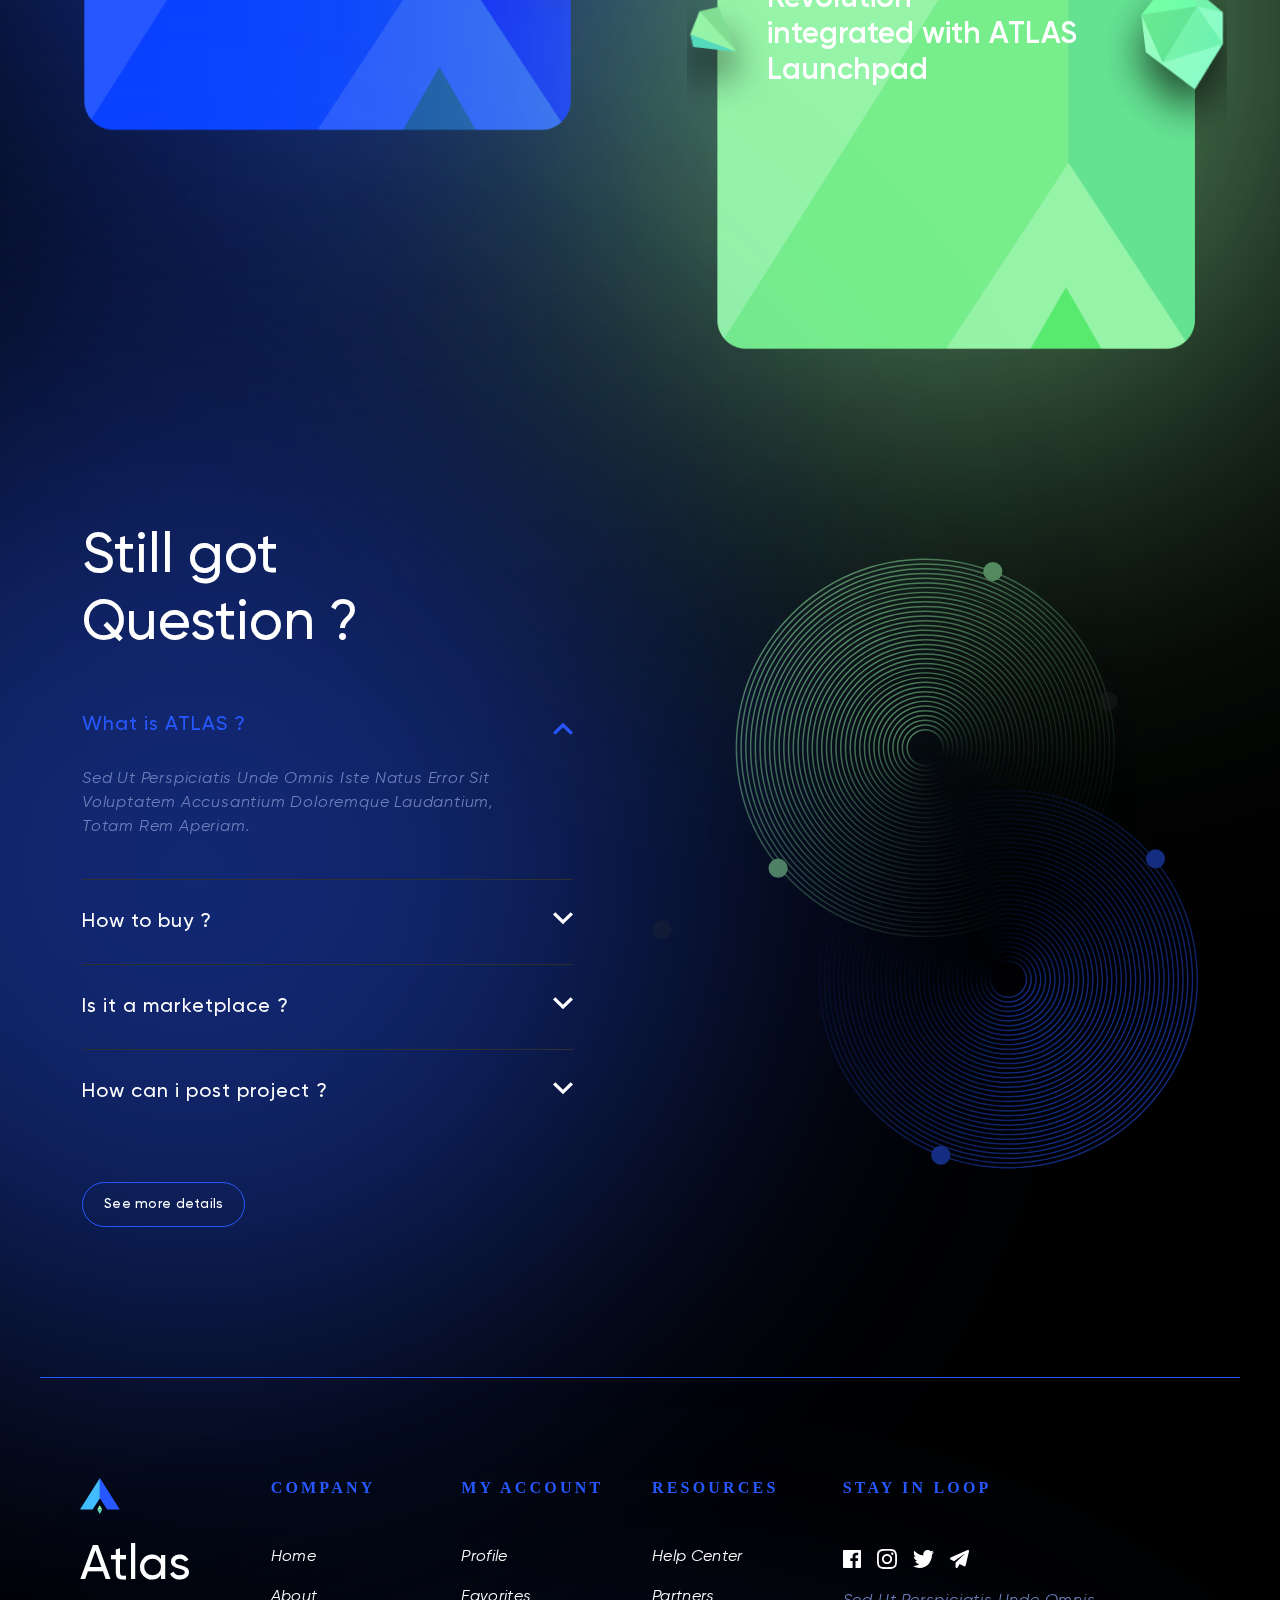
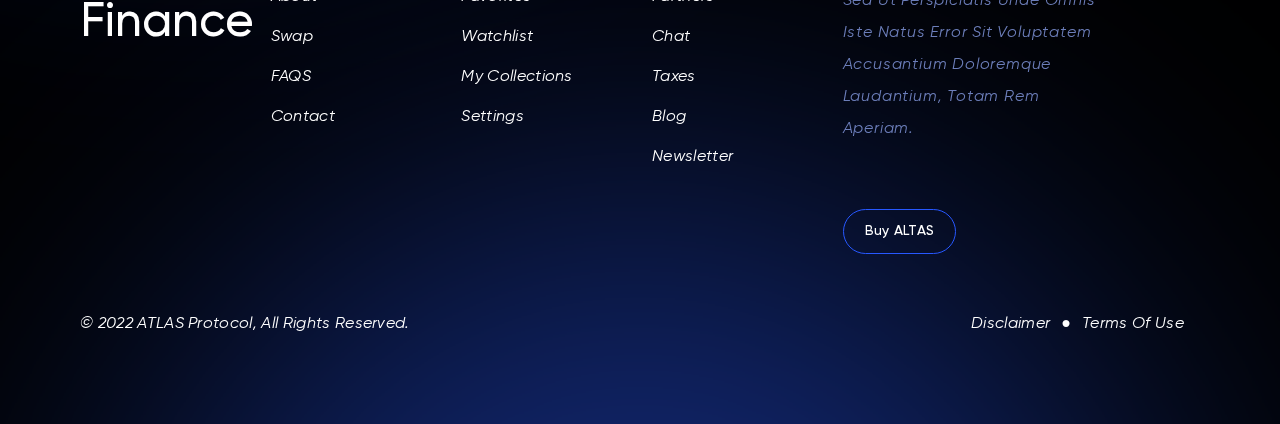
==== commit 87d45d6b: "Mobile Version" ====
--- a/index.html
+++ b/index.html
@@ -10,6 +10,10 @@
   <!-- Bootstrap CSS -->
   <link rel="stylesheet" href="css/bootstrap/bootstrap.min.css">
 
+  <!-- Slick CSS -->
+  <link rel="stylesheet" href="css/slick/slick.css">
+  <link rel="stylesheet" href="css/slick/slick-theme.css">
+
   <!-- Style CSS -->
   <link rel="stylesheet" href="css/style.css">
 </head>
@@ -19,10 +23,12 @@
   <!-- Navbar Start -->
   <nav class="navbar navbar-expand-lg position-absolute w-100">
     <div class="container-xxl">
-      <a class="navbar-brand d-flex align-items-center" href="#"><img src="img/logo.svg" alt="Atlas Protocol"><span class="ms-3">ATLAS FINANCE</span></a>
-      <button class="navbar-toggler" type="button" data-bs-toggle="collapse" data-bs-target="#navbarSupportedContent"
+      <a class="navbar-brand d-flex align-items-center" href="/"><img src="img/logo.svg" alt="Atlas Protocol"><span class="ms-3">ATLAS FINANCE</span></a>
+      <button class="navbar-toggler d-flex align-items-end flex-column justify-content-between" type="button" data-bs-toggle="collapse" data-bs-target="#navbarSupportedContent"
         aria-controls="navbarSupportedContent" aria-expanded="false" aria-label="Toggle navigation">
-        <span class="navbar-toggler-icon"></span>
+        <span class="navbar-toggler-item"></span>
+        <span class="navbar-toggler-item"></span>
+        <span class="navbar-toggler-item"></span>
       </button>
       <div class="collapse navbar-collapse" id="navbarSupportedContent">
         <!-- <ul class="navbar-nav me-auto my-4">
@@ -85,10 +91,10 @@
         <div class="row">
           <div class="col-12">
             <div class="content mt-5">
-              <h2>A better, smarter <br> revolution for the <br> use of <span>DeFi</span></h2>
-              <div class="d-flex align-items-center mt-5">
-                <a href="#" class="btn btn-blue rounded-pill">Launch app</a>
-                <a href="#" class="btn btn-border ms-4 rounded-pill">Learn more</a>
+              <h2 class="text-center text-md-start">A better, smarter <br class="d-none d-md-block"> revolution for the <br class="d-none d-md-block"> use of <span>DeFi</span></h2>
+              <div class="d-flex align-items-center flex-column flex-md-row justify-content-between justify-content-md-start mt-5">
+                <a href="#" id="launchApp" class="btn btn-blue rounded-pill mb-3 mb-md-0">Launch app</a>
+                <a href="#" class="btn btn-border ms-0 ms-md-4 rounded-pill">Learn more</a>
               </div>
             </div>
           </div>
@@ -115,7 +121,7 @@
   <!-- Simple Text Section Start -->
   <section id="system">
     <div class="system">
-      <div class="container mx-auto px-5">
+      <div class="container mx-auto px-2 px-md-5">
         <div class="row">
           <div class="col-12">
             <h3 class="simple-heading text-center mb-4">A simple <br> buy-hold-earn System</h3>
@@ -132,7 +138,8 @@
         </div>
       </div>
       <div class="tesxt">
-        <img src="img/tesxt.svg" alt="circle" class="img-fluid">
+        <img src="img/tesxt.svg" alt="circle" class="img-fluid d-none d-md-block">
+        <img src="img/tesxt-mb.svg" alt="circle" class="img-fluid d-block d-md-none w-100 mx-auto">
       </div>
     </div>
   </section>
@@ -144,13 +151,13 @@
       <div class="container-xl">
         <div class="row">
           <div class="col-12 col-md-6">
-            <div class="block block-blue">
+            <div class="block block-blue text-center text-md-start">
               <p class="sub-heading">ATLAS Launchpad</p>
               <h3 class="heading">$100,000</h3>
               <p class="simple-text">Early project funding & backing, holders gain a percentage stake within
                 investments.</p>
-              <div class="buttons-block d-flex align-items-center">
-                <a href="#" class="btn btn-blue me-4 rounded-pill">Buy wow</a>
+              <div class="buttons-block d-flex flex-column flex-md-row align-items-center">
+                <a href="#" class="btn btn-blue me-0 me-md-4 mb-3 mb-md-0 rounded-pill">Buy wow</a>
                 <p class="mb-0">Try your luck!</p>
               </div>
               <div class="position-relative pt-2">
@@ -168,13 +175,13 @@
             </div>
           </div>
           <div class="col-12 col-md-6">
-            <div class="block block-green">
+            <div class="block block-green text-center text-md-start">
               <p class="sub-heading">ATLAS DEX Offerings</p>
               <h3 class="heading">80+ Projects</h3>
               <p class="simple-text">Integrated with launchpad projects & high potential tokens. $ATLAS holders get
                 preferential rates.</p>
-              <div class="buttons-block d-flex align-items-center">
-                <a href="#" class="btn btn-green me-4 rounded-pill">Play now</a>
+              <div class="buttons-block d-flex flex-column flex-md-row align-items-center">
+                <a href="#" class="btn btn-green me-0 me-md-4 mb-3 mb-md-0 rounded-pill">Play now</a>
                 <p class="mb-0">Win by saving</p>
               </div>
               <div class="position-relative pt-2">
@@ -201,8 +208,8 @@
   <section id="faqs">
     <div class="faqs position-relative bg-ellipse bg-ellipse_2">
       <div class="container-xl">
-        <div class="row">
-          <div class="col-12 col-md-6">
+        <div class="row align-items-center">
+          <div class="col-12 col-lg-6">
             <h2 class="heading my-4">Still got Question ?</h2>
             <div class="faqs-inner">
               <div class="accordion" id="accordionExample">
@@ -270,7 +277,7 @@
             </div>
             <a href="#" class="btn btn-border rounded-pill mt-5">See more details</a>
           </div>
-          <div class="col-12 col-md-6">
+          <div class="col-12 col-lg-6 d-none d-lg-block">
             <img src="img/faqs-img.svg" alt="FAQ's" class="img-fluid">
           </div>
         </div>
@@ -280,16 +287,16 @@
   <!-- FAQ's End -->
 
   <!-- Footer Start -->
-  <footer>
-    <div class="container-xxl position-relative bg-ellipse bg-ellipse_3">
+  <footer class="position-relative bg-ellipse bg-ellipse_3">
+    <div class="container-xxl">
       <div class="row">
-        <div class="col-sm-2">
-          <a href="/" class="footer-logo d-flex flex-column justify-content-center align-items-start">
-            <img src="img/logo.svg" alt="Atlas Protocol" class="img-fluid mb-4">
+        <div class="col-12 col-xl-2 mb-5 mb-xl-0 text-center text-xl-start">
+          <a href="/" class="footer-logo d-flex flex-column justify-content-center align-items-center align-items-xl-start">
+            <img src="img/logo.svg" alt="Atlas Protocol" class="img-fluid mb-xl-4 mb-3">
             <span>Atlas Finance</span>
           </a>
         </div>
-        <div class="col-sm-2">
+        <div class="col-6 col-md-4 col-lg-3 col-xl-2 mb-5 mb-md-0">
           <h4 class="footer-heading">Company</h4>
           <ul class="d-flex flex-column list-unstyled">
             <li class="list-item"><a href="#" class="nav-link">Home</a></li>
@@ -299,7 +306,7 @@
             <li class="list-item"><a href="#" class="nav-link">Contact</a></li>
           </ul>
         </div>
-        <div class="col-sm-2">
+        <div class="col-6 col-md-4 col-lg-3 col-xl-2 mb-5 mb-md-0">
           <h4 class="footer-heading">My Account</h4>
           <ul class="d-flex flex-column list-unstyled">
             <li class="list-item"><a href="#" class="nav-link">Profile</a></li>
@@ -309,7 +316,7 @@
             <li class="list-item"><a href="#" class="nav-link">Settings</a></li>
           </ul>
         </div>
-        <div class="col-sm-2">
+        <div class="col-12 col-md-4 col-lg-3 col-xl-2">
           <h4 class="footer-heading">Resources</h4>
           <ul class="d-flex flex-column list-unstyled">
             <li class="list-item"><a href="#" class="nav-link">Help center</a></li>
@@ -320,9 +327,9 @@
             <li class="list-item"><a href="#" class="nav-link">Newsletter</a></li>
           </ul>
         </div>
-        <div class="col col-sm-4">
+        <div class="col-12 col-lg-3 mt-5 mt-lg-0">
           <h4 class="footer-heading">Stay in loop</h4>
-          <ul class="d-flex flex-row list-unstyled">
+          <ul class="d-flex flex-row list-unstyled mb-2">
             <li class="list-item"><a href="#" class="nav-link"><img src="img/icons/facebook.svg" alt="facebook"
                   class="img-fluid"></a></li>
             <li class="list-item"><a href="#" class="nav-link"><img src="img/icons/insta.svg" alt="insta"
@@ -338,12 +345,12 @@
         </div>
       </div>
       <div class="row justify-content-between align-items-center">
-        <div class="col align-content-center">
+        <div class="col-12 col-md-6 align-content-center">
           <p class="copyright mb-0">&copy; 2022 ATLAS Protocol, All rights reserved.</p>
         </div>
-        <div class="col">
-          <ul class="d-flex flex-row list-unstyled justify-content-end">
-            <li class="list-item"><a href="#" class="nav-link">Disclaimer</a></li>
+        <div class="col-12 col-md-6">
+          <ul class="d-flex flex-row list-unstyled justify-content-center justify-content-md-end last-list">
+            <li class="list-item position-relative"><a href="#" class="nav-link">Disclaimer</a></li>
             <li class="list-item"><a href="#" class="nav-link">Terms of use</a></li>
           </ul>
         </div>
@@ -357,6 +364,9 @@
 
   <!-- Bootstrap JS -->
   <script src="js/bootstrap/bootstrap.bundle.min.js"></script>
+
+  <!-- Slick JS -->
+  <script src="js/slick/slick.min.js"></script>
 
   <!-- Custom JS -->
   <script src="js/scripts.js"></script>
--- a/css/style.css
+++ b/css/style.css
@@ -100,19 +100,24 @@
   padding-right: 40px;
 }
 
+.bg-ellipse {
+  z-index: 1;
+}
+
 .bg-ellipse::after {
   content: '';
   position: absolute;
   background: rgba(39, 88, 255, 0.45);
-  filter: blur(500px);
+  filter: blur(200px);
   height: 1025px;
   width: 1025px;
   display: block;
   overflow: hidden;
   border-radius: 100%;
+  z-index: -1;
 }
 .bg-ellipse.bg-ellipse_1::after {
-  right: -10%;
+  right: 0;
   top: -60%;
   height: 712px;
   width: 712px;
@@ -123,6 +128,7 @@
   top: 0;
 }
 .bg-ellipse.bg-ellipse_3::after {
+  max-width: 100%;
   top: 0;
   right: 50%;
   transform: translate(50%, 40%);
@@ -142,14 +148,22 @@
   padding: 14px 21px 15px;
   background-color: var(--c_blue);
   border: 1px solid var(--c_blue);
+  transition: all 0.45s ease;
 }
 .btn-blue:hover {
   color: var(--c_white);
   border-color: var(--c_blue_2);
   background-color: var(--c_blue_2);
+  box-shadow: 0 0 5px var(--c_blue_2),
+              0 0 25px var(--c_blue_2),
+              0 0 50px var(--c_blue_2),
+              0 0 200px var(--c_blue_2);
 }
 .btn-blue:focus {
-  box-shadow: 0 0 0 0.25rem rgb(39 88 255 / 50%);
+  box-shadow: 0 0 5px var(--c_blue_2),
+              0 0 25px var(--c_blue_2),
+              0 0 50px var(--c_blue_2),
+              0 0 200px var(--c_blue_2);
 }
 .btn-green {
   font-family: var(--f_gilroy_medium);
@@ -162,14 +176,22 @@
   padding: 14px 21px 15px;
   background-color: var(--c_green);
   border: 1px solid var(--c_green);
+  transition: all 0.45s ease;
 }
 .btn-green:hover {
   color: var(--c_black);
   border-color: var(--c_green_2);
   background-color: var(--c_green_2);
+  box-shadow: 0 0 5px var(--c_green_2),
+              0 0 25px var(--c_green_2),
+              0 0 50px var(--c_green_2),
+              0 0 200px var(--c_green_2);
 }
 .btn-green:focus {
-  box-shadow: 0 0 0 0.25rem rgb(150, 244, 168 / 50%);
+  box-shadow: 0 0 5px var(--c_green_2),
+              0 0 25px var(--c_green_2),
+              0 0 50px var(--c_green_2),
+              0 0 200px var(--c_green_2);
 }
 
 .btn-border {
@@ -183,14 +205,22 @@
   padding: 14px 21px 15px;
   background-color: transparent;
   border: 1px solid var(--c_blue);
+  transition: all 0.45s ease;
 }
 .btn-border:hover {
   color: var(--c_white);
   background-color: var(--c_blue);
   border: 1px solid var(--c_blue);
+  box-shadow: 0 0 5px var(--c_blue),
+              0 0 25px var(--c_blue),
+              0 0 50px var(--c_blue),
+              0 0 200px var(--c_blue);
 }
 .btn-border:focus {
-  box-shadow: 0 0 0 0.25rem rgb(39 88 255 / 50%);
+  box-shadow: 0 0 5px var(--c_blue),
+              0 0 25px var(--c_blue),
+              0 0 50px var(--c_blue),
+              0 0 200px var(--c_blue);
 }
 
 h3.simple-heading {
@@ -374,15 +404,26 @@
 }
 
 .hero-section .box {
+  position: relative;
+  padding: 33px 30px;
+  z-index: 1;
+  max-width: 350px;
+  flex: 0 0 350px;
+}
+
+.hero-section .box::after {
+  content: '';
+  position: absolute;
+  height: 100%;
+  width: 100%;
+  left: 0;
+  top: 0;
+  z-index: -1;
   background: rgba(8, 21, 37, 0.25);
   box-shadow: 0px 4px 180px var(--c_blue);
   filter: drop-shadow(0px 4px 180px var(--c_blue));
   backdrop-filter: blur(25px);
   border-radius: 16px;
-  /* Note: backdrop-filter has minimal browser support */
-  padding: 33px 30px;
-  max-width: 350px;
-  flex: 0 0 350px;
 }
 
 .hero-section .box h3 {
@@ -404,6 +445,30 @@
   line-height: 1;
   letter-spacing: var(--l_space_005);
   color: var(--c_white);
+}
+
+.slick-dots {
+  bottom: 25%;
+}
+
+.slick-dots li button {
+  display: flex;
+  align-items: center;
+  justify-content: center;
+}
+
+.slick-dots li button:before {
+  color: var(--c_blue);
+  opacity: 0.25;
+  font-size: 15px;
+  left: 50%;
+  top: 50%;
+  transform: translate(-50%, -50%);
+}
+
+.slick-dots li.slick-active button:before {
+  opacity: 1;
+  color: var(--c_blue);
 }
 
 .system {
@@ -443,6 +508,7 @@
   border-radius: 32px;
   position: relative;
   left: -25px;
+  max-width: 110%;
 }
 
 .desktop {
@@ -466,6 +532,7 @@
   border-radius: 32px;
   left: -20px;
   position: relative;
+  max-width: 110%;
 }
 
 .green-blocks {
@@ -551,6 +618,10 @@
   padding: 0 60px;
 }
 
+.half-n-half .block .text-block img {
+  margin-bottom: 15px;
+}
+
 .half-n-half .block .text-block h3 {
   font-family: var(--f_gilroy_semiBold);
   font-style: normal;
@@ -621,7 +692,10 @@
 
 footer {
   max-width: 100%;
-  margin: 0 40px;
+  padding: 0 40px;
+}
+
+footer .container-xxl {
   border-top: 1px solid var(--c_blue);
 }
 
@@ -629,7 +703,7 @@
   padding: 100px 0 50px;
 }
 footer .row:last-child {
-  padding: 0 0 100px;
+  padding: 0 0 80px;
 }
 
 .footer-logo {
@@ -667,7 +741,7 @@
   font-style: normal;
   font-weight: 400;
   font-size: 16px;
-  line-height: 2;
+  line-height: 1.5;
   letter-spacing: var(--l_space_002);
   text-transform: capitalize;
   color: var(--c_white);
@@ -696,9 +770,253 @@
   color: var(--c_white);
 }
 
+footer .last-list > li a {
+  padding: .5rem 1rem;
+}
+
+footer .last-list > li:first-child::after {
+  content: '\25cf';
+  position: absolute;
+  right: 0;
+  top: 0;
+  line-height: 2.5;
+  transform: translateX(50%);
+  color: var(--c_white);
+}
+
 
 /*-------------------------------
 |                              
 |      Homepage Style End      
 |                              
 -------------------------------*/
+/*!===================================================*/
+/*-------------------------------
+|                              
+|     MEDIA QURIES START       
+|                              
+-------------------------------*/
+@media only screen and (max-width: 1440px) {
+
+  h2.heading,
+  .system .number,
+  .hero-section h2,
+  .half-n-half .block .heading {
+    font-size: 56px;
+  }
+
+  h3.simple-heading,
+  .hero-section .box h3 {
+    font-size: 40px;
+  }
+
+  .half-n-half .block .text-block h3 {
+    font-size: 30px;
+  }
+
+  .big-text,
+  .half-n-half .block .simple-text {
+    font-size: 20px;
+  }
+
+  .system .fixed,
+  .half-n-half .block .sub-heading,
+  .half-n-half .block .buttons-block p {
+    font-size: 18px;
+  }
+
+  .faqs .accordion-item .accordion-button {
+    padding: 30px 0;
+  }
+
+  .faqs h2.heading {
+    max-width: 80%;
+  }
+}
+
+@media only screen and (max-width: 1200px) {
+
+  .hero-section .content {
+    margin-bottom: 50vh;
+  }
+
+  footer,
+  .container-xl,
+  .container-xxl {
+    padding-left: 20px;
+    padding-right: 20px;
+  }
+
+  footer .container-xxl {
+    padding-left: 0;
+    padding-right: 0;
+  }
+
+  footer .footer-heading {
+    margin-bottom: 30px;
+  }
+
+  .hero-section .box {
+    max-width: calc(100% / 3 - 30px);
+    flex: 0 0 calc(100% / 3 - 30px);
+  }
+
+  .half-n-half .block {
+    max-width: 100%;
+  }
+}
+
+@media only screen and (max-width: 991px) {
+
+  h2.heading, .system .number, .hero-section h2, .half-n-half .block .heading {
+    font-size: 50px;
+  }
+
+  h3.simple-heading, .hero-section .box h3 {
+    font-size: 30px;
+  }
+
+  .half-n-half .block .text-block h3 {
+    font-size: 24px;
+  }
+
+  .big-text, .half-n-half .block .simple-text {
+    font-size: 17px;
+  }
+
+  .hero-section {
+    padding-top: 60px;
+  }
+
+  .navbar .navbar-toggler {
+    height: 25px;
+  }
+  
+  .navbar .navbar-toggler-item {
+    height: 2px;
+    width: 20px;
+    background-color: var(--c_blue);
+  }
+  .navbar .navbar-toggler-item:first-child {
+    width: 18px;
+  }
+  .navbar .navbar-toggler-item:last-child {
+    width: 16px;
+  }
+  
+  .navbar .navbar-collapse {
+    background: rgba(0, 0, 0, 0.85);
+    border: 1px solid var(--c_blue);
+    border-radius: 12px;
+    padding: 5px;
+    box-shadow: 0 0 5px var(--c_blue_2),
+              0 0 25px var(--c_blue_2),
+              0 0 50px var(--c_blue_2),
+              0 0 200px var(--c_blue_2);
+  }
+
+  .system {
+    padding-bottom: 0;
+  }
+
+  .half-n-half .block .text-block {
+    padding: 0 40px;
+  }
+
+  .faqs {
+    padding: 100px 0;
+  }
+
+  .faqs .faqs-inner {
+    max-width: 100%;
+  }
+}
+
+@media only screen and (max-width: 767px) {
+  .system .number {
+    font-size: 48px;
+  }
+
+  h2.heading, .hero-section h2, .half-n-half .block .heading {
+    font-size: 36px;
+  }
+
+  h3.simple-heading, .hero-section .box h3 {
+    font-size: 28px;
+  }
+
+  .half-n-half .block .buttons-block p,
+  .big-text, .half-n-half .block .simple-text {
+    font-size: 16px;
+  }
+
+  .system .fixed,
+  .half-n-half .block .sub-heading {
+    font-size: 15px;
+  }
+
+  .hero-section {
+    background: linear-gradient(115.78deg, #000000 2.14%, rgba(0, 0, 0, 0) 46.94%), linear-gradient(180deg, #000000 0%, rgba(0, 0, 0, 0) 36.96%), url('/img/top-banner-mbl.png');
+    background-repeat: no-repeat;
+    background-position: center center;
+    background-size: cover;
+  }
+
+  .hero-section .content {
+    margin-bottom: 0;
+  }
+
+  .hero-section .content .d-flex {
+    max-width: 80%;
+    margin: 0 auto;
+  }
+
+  .hero-section .content .d-flex .btn {
+    width: 100%;
+    display: block;
+  }
+
+  .hero-section .boxes {
+    margin-bottom: 0;
+    padding: 0;
+  }
+
+  .hero-section .boxes .box::after {
+    background: rgba(8, 21, 37, 0.45);
+    filter: drop-shadow(0px 4px 180px var(--c_blue));
+    box-shadow: 4px 100px rgba(39, 88, 255, 0.6);
+    backdrop-filter: blur(25px);
+    /* Note: backdrop-filter has minimal browser support */
+    border-radius: 8px;
+  }
+  
+  .hero-section .boxes .slick-track {
+    padding: 200px 0;
+  }
+
+  .faqs .accordion-body,
+  .half-n-half .block .simple-text {
+    max-width: 100%;
+  }
+
+  .half-n-half .block .buttons-block {
+    margin-bottom: 30px;
+  }
+
+  .half-n-half .block.block-green {
+    margin-top: 50px;
+  }
+
+  .faqs .btn-border,
+  footer .btn-border {
+    max-width: 90%;
+    margin: 0 auto;
+    display: block;
+  }
+}
+
+/*-------------------------------
+|                              
+|       MEDIA QURIES END       
+|                              
+---------------------------------
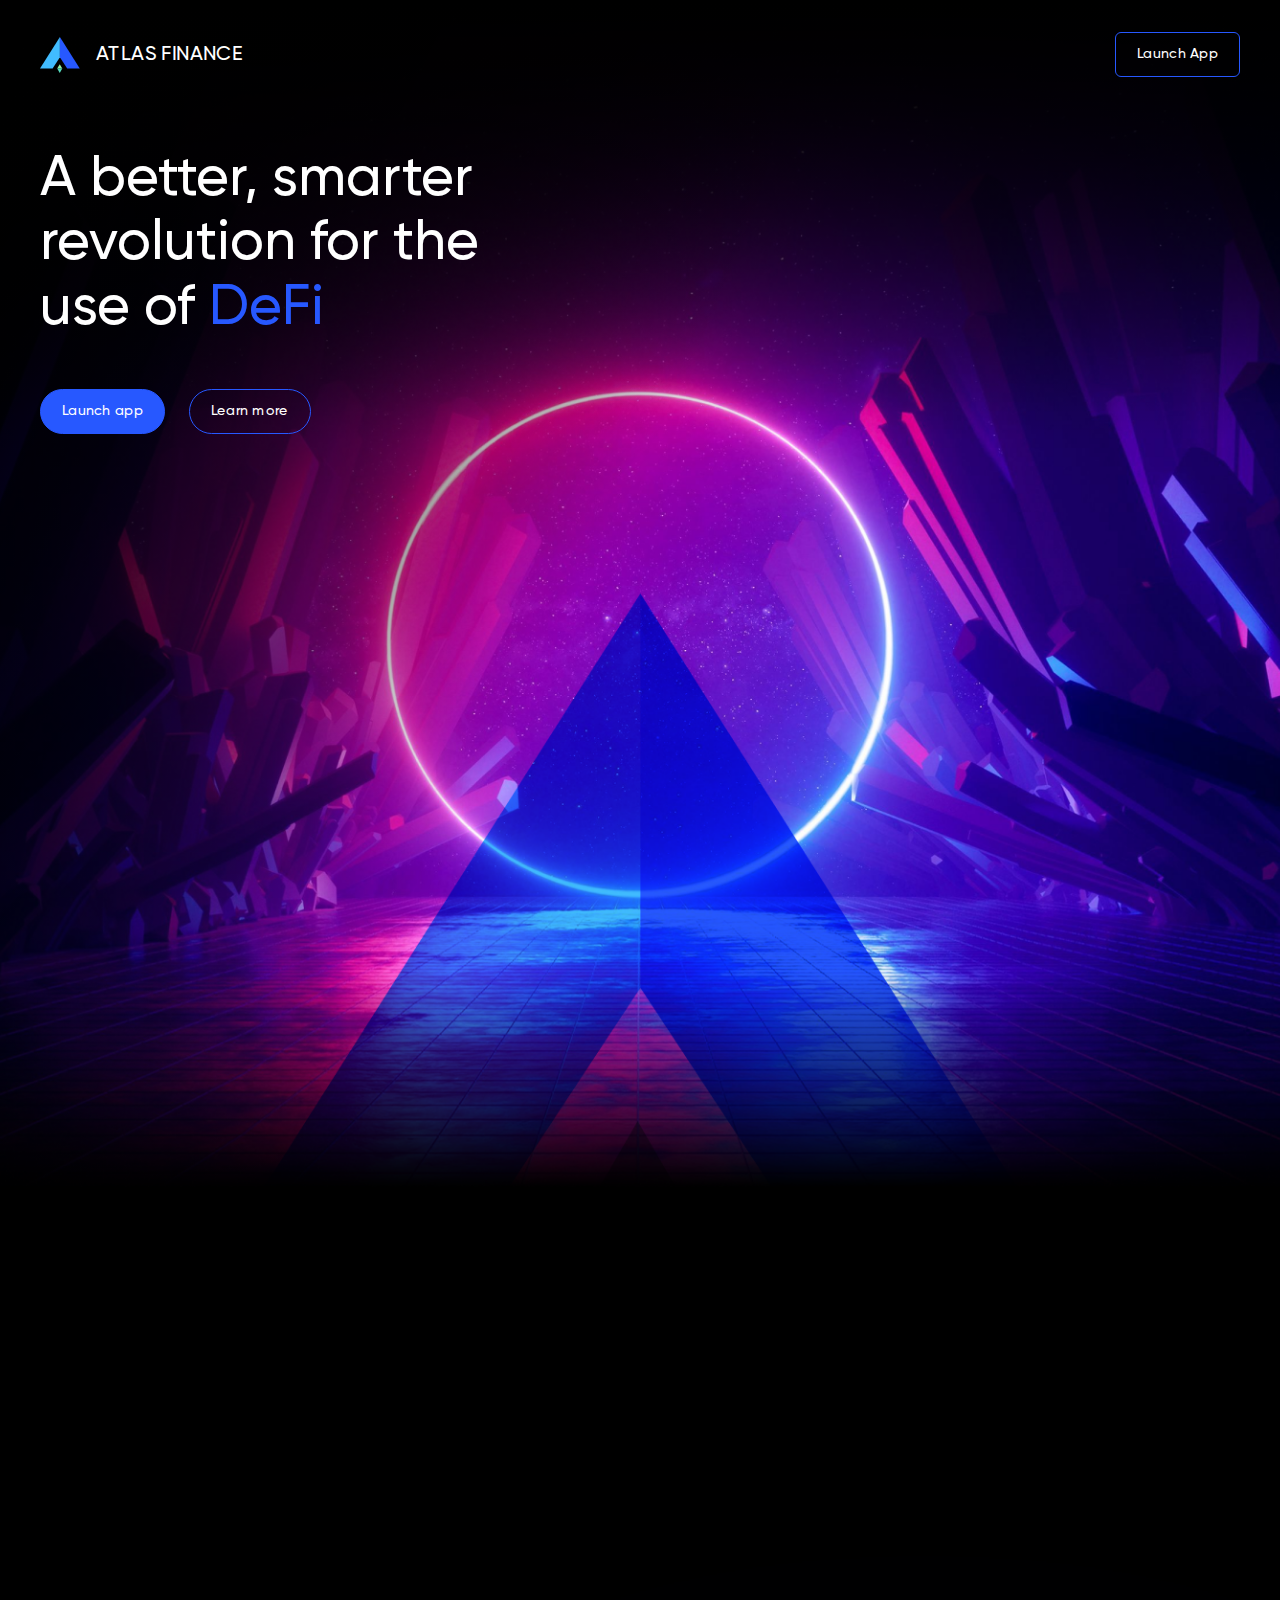
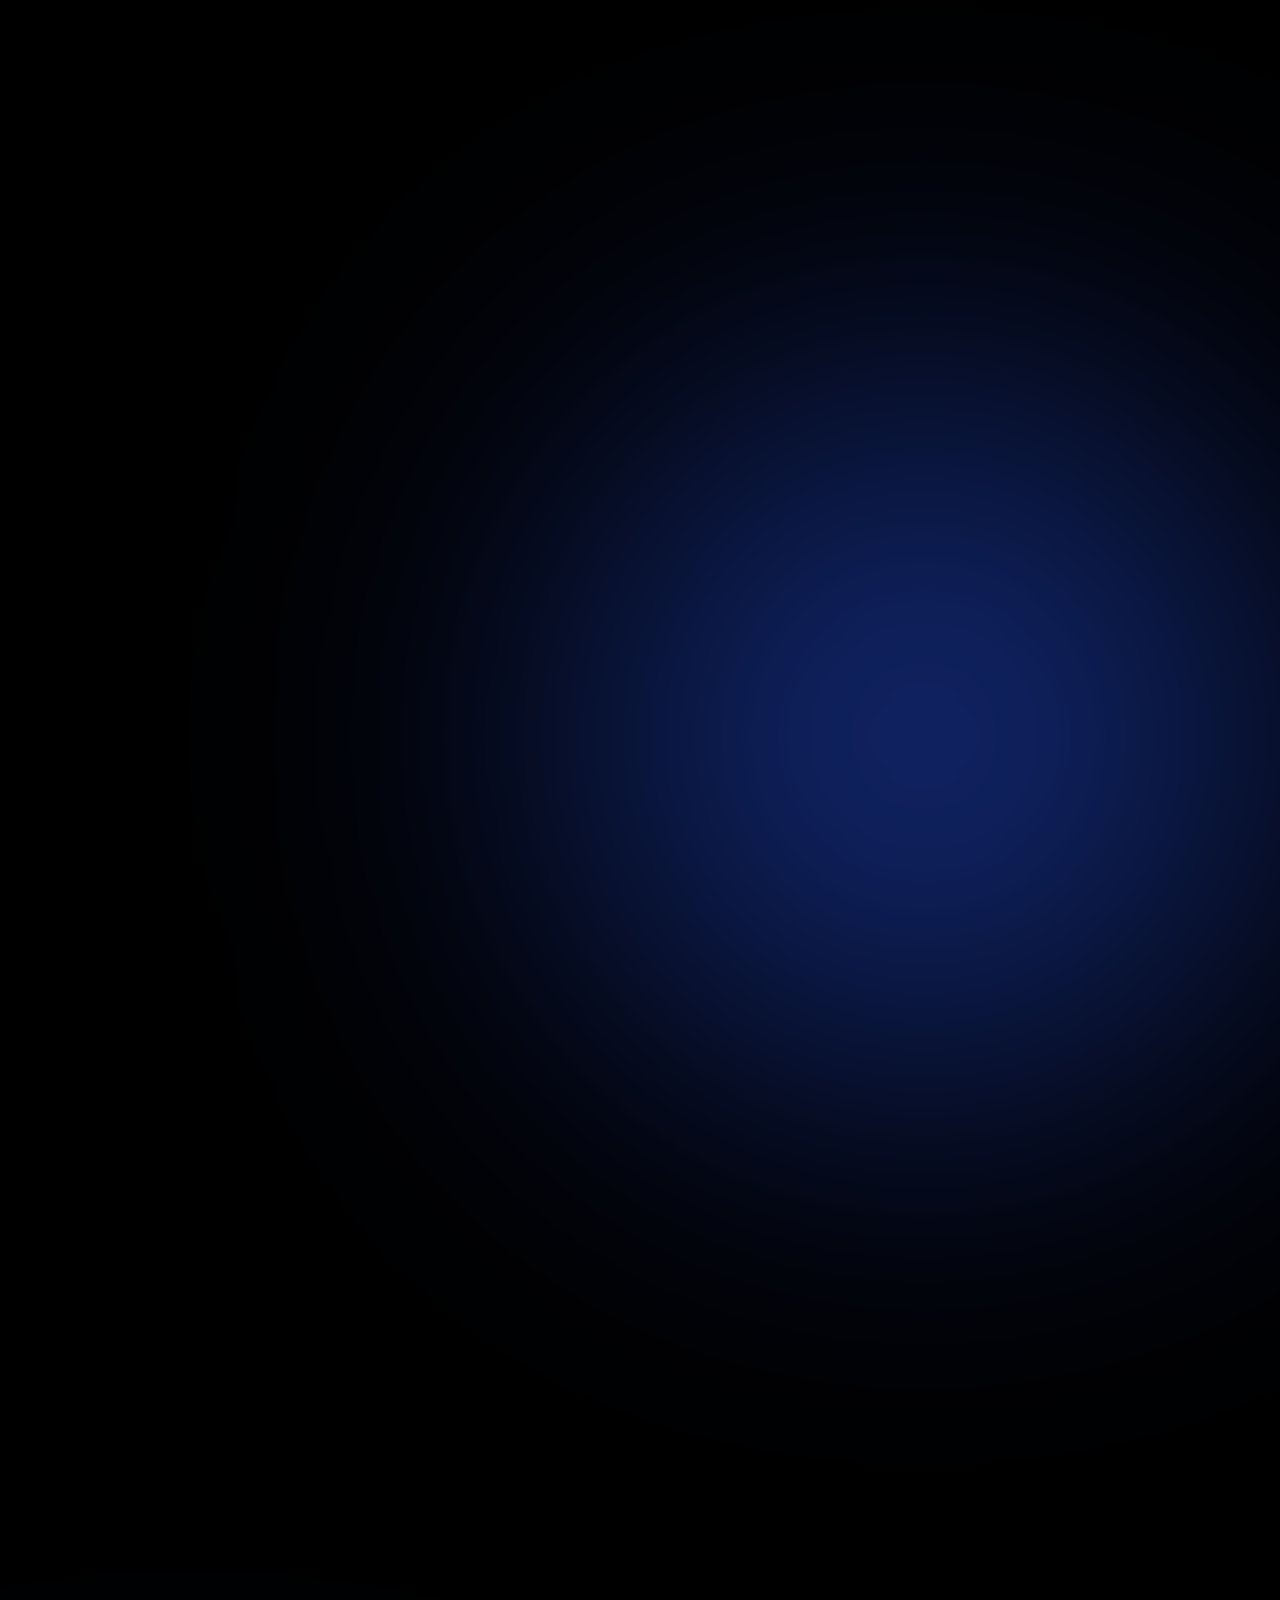
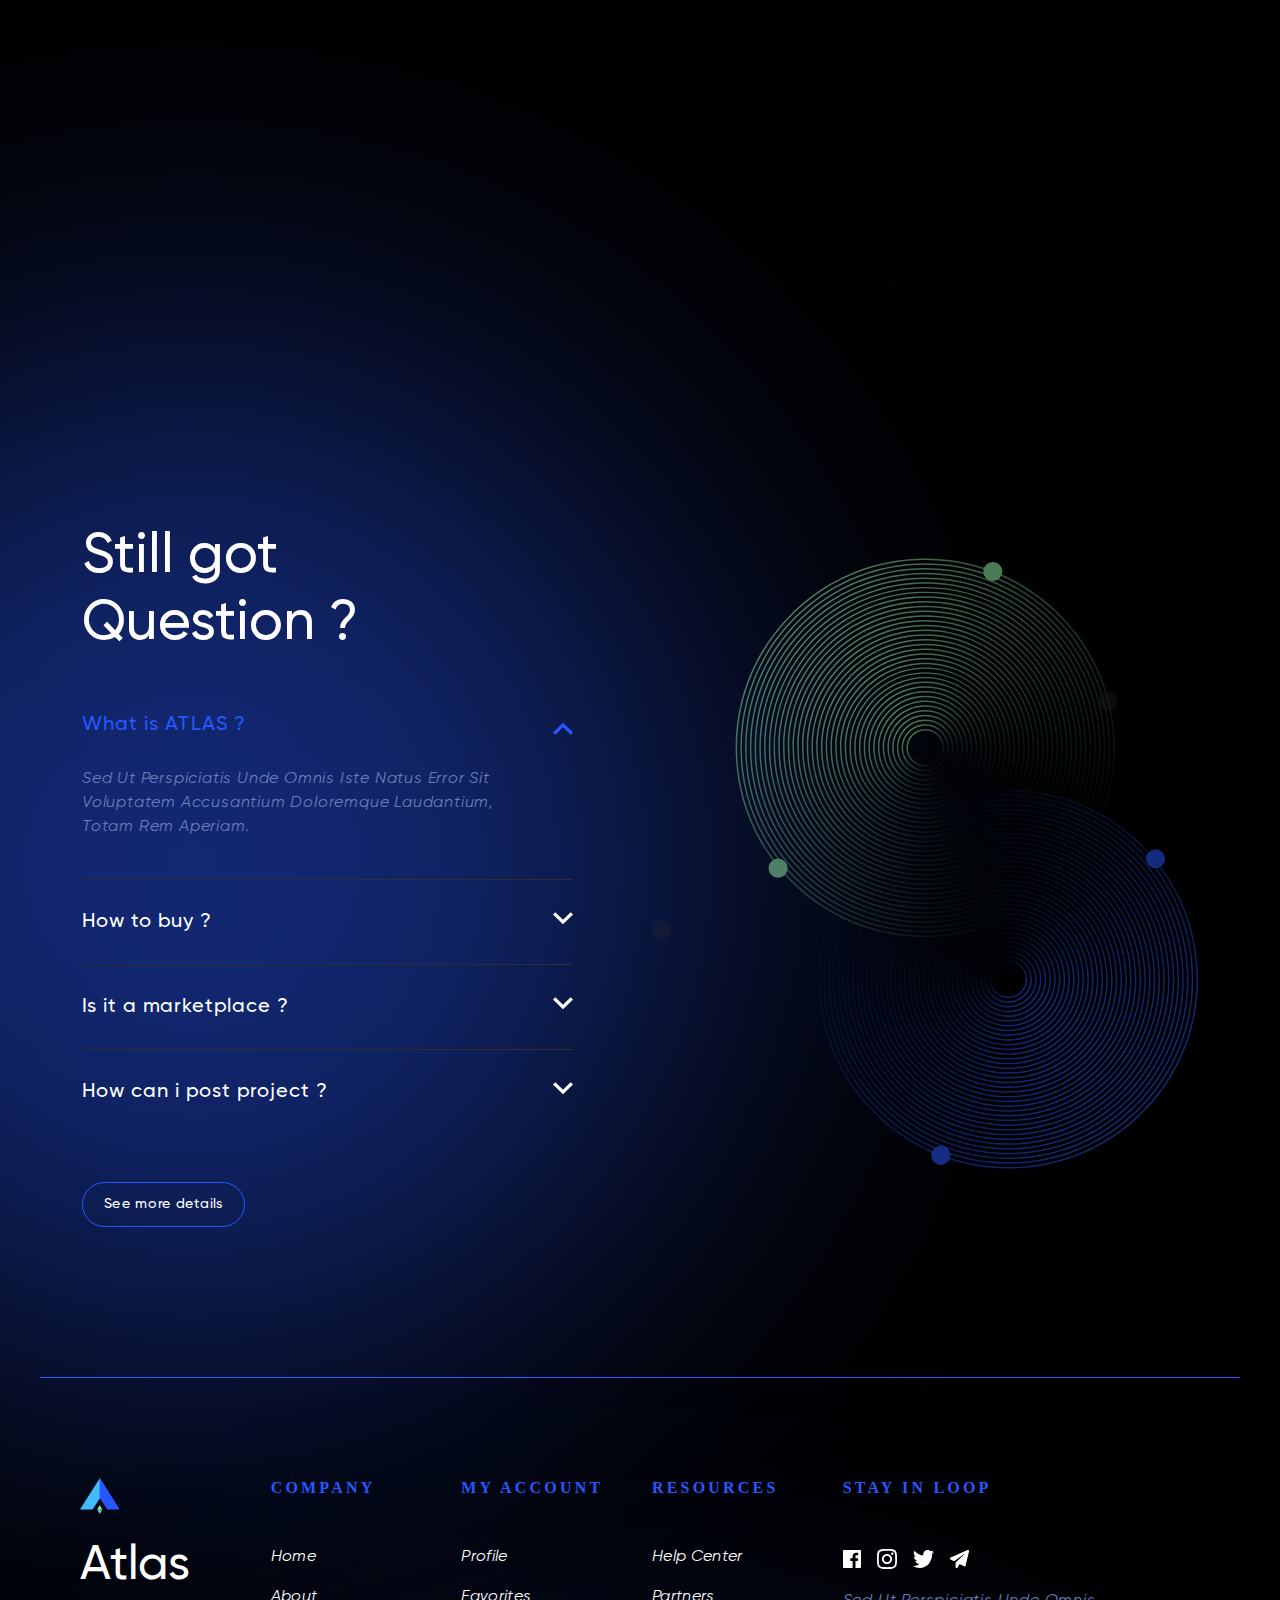
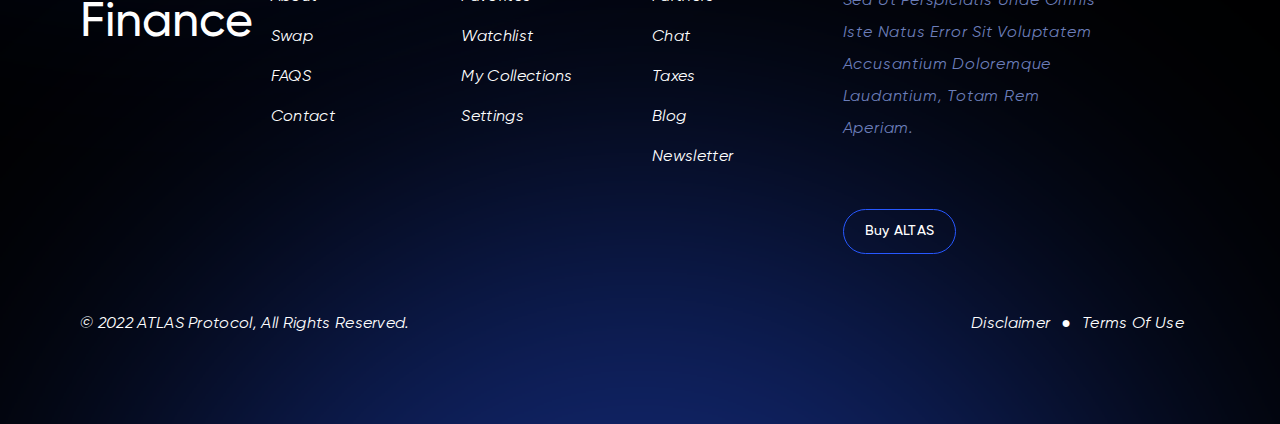
==== commit 2252a39a: "Animations Added" ====
--- a/index.html
+++ b/index.html
@@ -13,6 +13,9 @@
   <!-- Slick CSS -->
   <link rel="stylesheet" href="css/slick/slick.css">
   <link rel="stylesheet" href="css/slick/slick-theme.css">
+
+  <!-- Animate CSS -->
+  <link rel="stylesheet" href="css/animate/animate.min.css">
 
   <!-- Style CSS -->
   <link rel="stylesheet" href="css/style.css">
@@ -90,7 +93,7 @@
       <div class="container-xxl">
         <div class="row">
           <div class="col-12">
-            <div class="content mt-5">
+            <div class="content wow animate__animated animate__fadeInUp mt-5">
               <h2 class="text-center text-md-start">A better, smarter <br class="d-none d-md-block"> revolution for the <br class="d-none d-md-block"> use of <span>DeFi</span></h2>
               <div class="d-flex align-items-center flex-column flex-md-row justify-content-between justify-content-md-start mt-5">
                 <a href="#" id="launchApp" class="btn btn-blue rounded-pill mb-3 mb-md-0">Launch app</a>
@@ -100,15 +103,15 @@
           </div>
         </div>
         <div class="row boxes justify-content-center">
-          <div class="box">
+          <div class="box wow animate__animated animate__fadeInUp">
             <h3>$10M</h3>
             <p>Circulating Supply</p>
           </div>
-          <div class="box">
+          <div class="box wow animate__animated animate__fadeInDown">
             <h3>82k</h3>
             <p>Holders</p>
           </div>
-          <div class="box">
+          <div class="box wow animate__animated animate__fadeInUp">
             <h3>$0.00025</h3>
             <p>ATLAS Price</p>
           </div>
@@ -123,7 +126,7 @@
     <div class="system">
       <div class="container mx-auto px-2 px-md-5">
         <div class="row">
-          <div class="col-12">
+          <div class="col-12 wow animate__animated animate__fadeInDown">
             <h3 class="simple-heading text-center mb-4">A simple <br> buy-hold-earn System</h3>
             <p class="big-text text-center mb-4">
               Sed ut perspiciatis unde omnis iste natus error sit voluptatem accusantium doloremque laudantium, totam
@@ -137,7 +140,7 @@
           </div>
         </div>
       </div>
-      <div class="tesxt">
+      <div class="tesxt wow animate__animated animate__fadeInUp">
         <img src="img/tesxt.svg" alt="circle" class="img-fluid d-none d-md-block">
         <img src="img/tesxt-mb.svg" alt="circle" class="img-fluid d-block d-md-none w-100 mx-auto">
       </div>
@@ -151,7 +154,7 @@
       <div class="container-xl">
         <div class="row">
           <div class="col-12 col-md-6">
-            <div class="block block-blue text-center text-md-start">
+            <div class="block block-blue text-center text-md-start wow animate__animated animate__fadeInUp">
               <p class="sub-heading">ATLAS Launchpad</p>
               <h3 class="heading">$100,000</h3>
               <p class="simple-text">Early project funding & backing, holders gain a percentage stake within
@@ -175,7 +178,7 @@
             </div>
           </div>
           <div class="col-12 col-md-6">
-            <div class="block block-green text-center text-md-start">
+            <div class="block block-green text-center text-md-start wow animate__animated animate__backInDown">
               <p class="sub-heading">ATLAS DEX Offerings</p>
               <h3 class="heading">80+ Projects</h3>
               <p class="simple-text">Integrated with launchpad projects & high potential tokens. $ATLAS holders get
@@ -367,6 +370,10 @@
 
   <!-- Slick JS -->
   <script src="js/slick/slick.min.js"></script>
+  
+  <!-- WOW JS -->
+  <script src="js/wow/wow.min.js"></script>
+  <script>new WOW().init();</script>
 
   <!-- Custom JS -->
   <script src="js/scripts.js"></script>
--- a/css/style.css
+++ b/css/style.css
@@ -78,10 +78,6 @@
   font-weight: normal;
   background-color: #000000;
   overflow-x: hidden;
-  /* background-image: url('/img/main-bg.png');
-  background-repeat: no-repeat;
-  background-position: center center;
-  background-size: cover; */
 }
 
 ::-webkit-scrollbar {
@@ -358,8 +354,7 @@
 -------------------------------*/
 
 .hero-section {
-  background: linear-gradient(115.78deg, #000000 2.14%, rgba(0, 0, 0, 0) 46.94%), linear-gradient(180deg, #000000 0%, rgba(0, 0, 0, 0) 36.96%), url('/img/top-banner.png');
-  /* background-image: url('/img/hero-bg.svg'); */
+  background: linear-gradient(115.78deg, #000000 2.14%, rgba(0, 0, 0, 0) 46.94%), linear-gradient(180deg, #000000 0%, rgba(0, 0, 0, 0) 36.96%), url('../img/top-banner.png');
   background-position: center center;
   background-repeat: no-repeat;
   background-size: cover;
@@ -663,7 +658,7 @@
 }
 
 .faqs .accordion-item .accordion-button::after {
-  background-image: url('/img/icons/arrow-down.svg');
+  background-image: url('../img/icons/arrow-down.svg');
   filter: invert(100%) sepia(0%) saturate(7448%) hue-rotate(325deg) brightness(115%) contrast(103%);
 }
 .faqs .accordion-item .accordion-button:not(.collapsed)::after {
@@ -783,7 +778,6 @@
   transform: translateX(50%);
   color: var(--c_white);
 }
-
 
 /*-------------------------------
 |                              
@@ -956,7 +950,7 @@
   }
 
   .hero-section {
-    background: linear-gradient(115.78deg, #000000 2.14%, rgba(0, 0, 0, 0) 46.94%), linear-gradient(180deg, #000000 0%, rgba(0, 0, 0, 0) 36.96%), url('/img/top-banner-mbl.png');
+    background: linear-gradient(115.78deg, #000000 2.14%, rgba(0, 0, 0, 0) 46.94%), linear-gradient(180deg, #000000 0%, rgba(0, 0, 0, 0) 36.96%), url('../img/top-banner-mbl.png');
     background-repeat: no-repeat;
     background-position: center center;
     background-size: cover;
